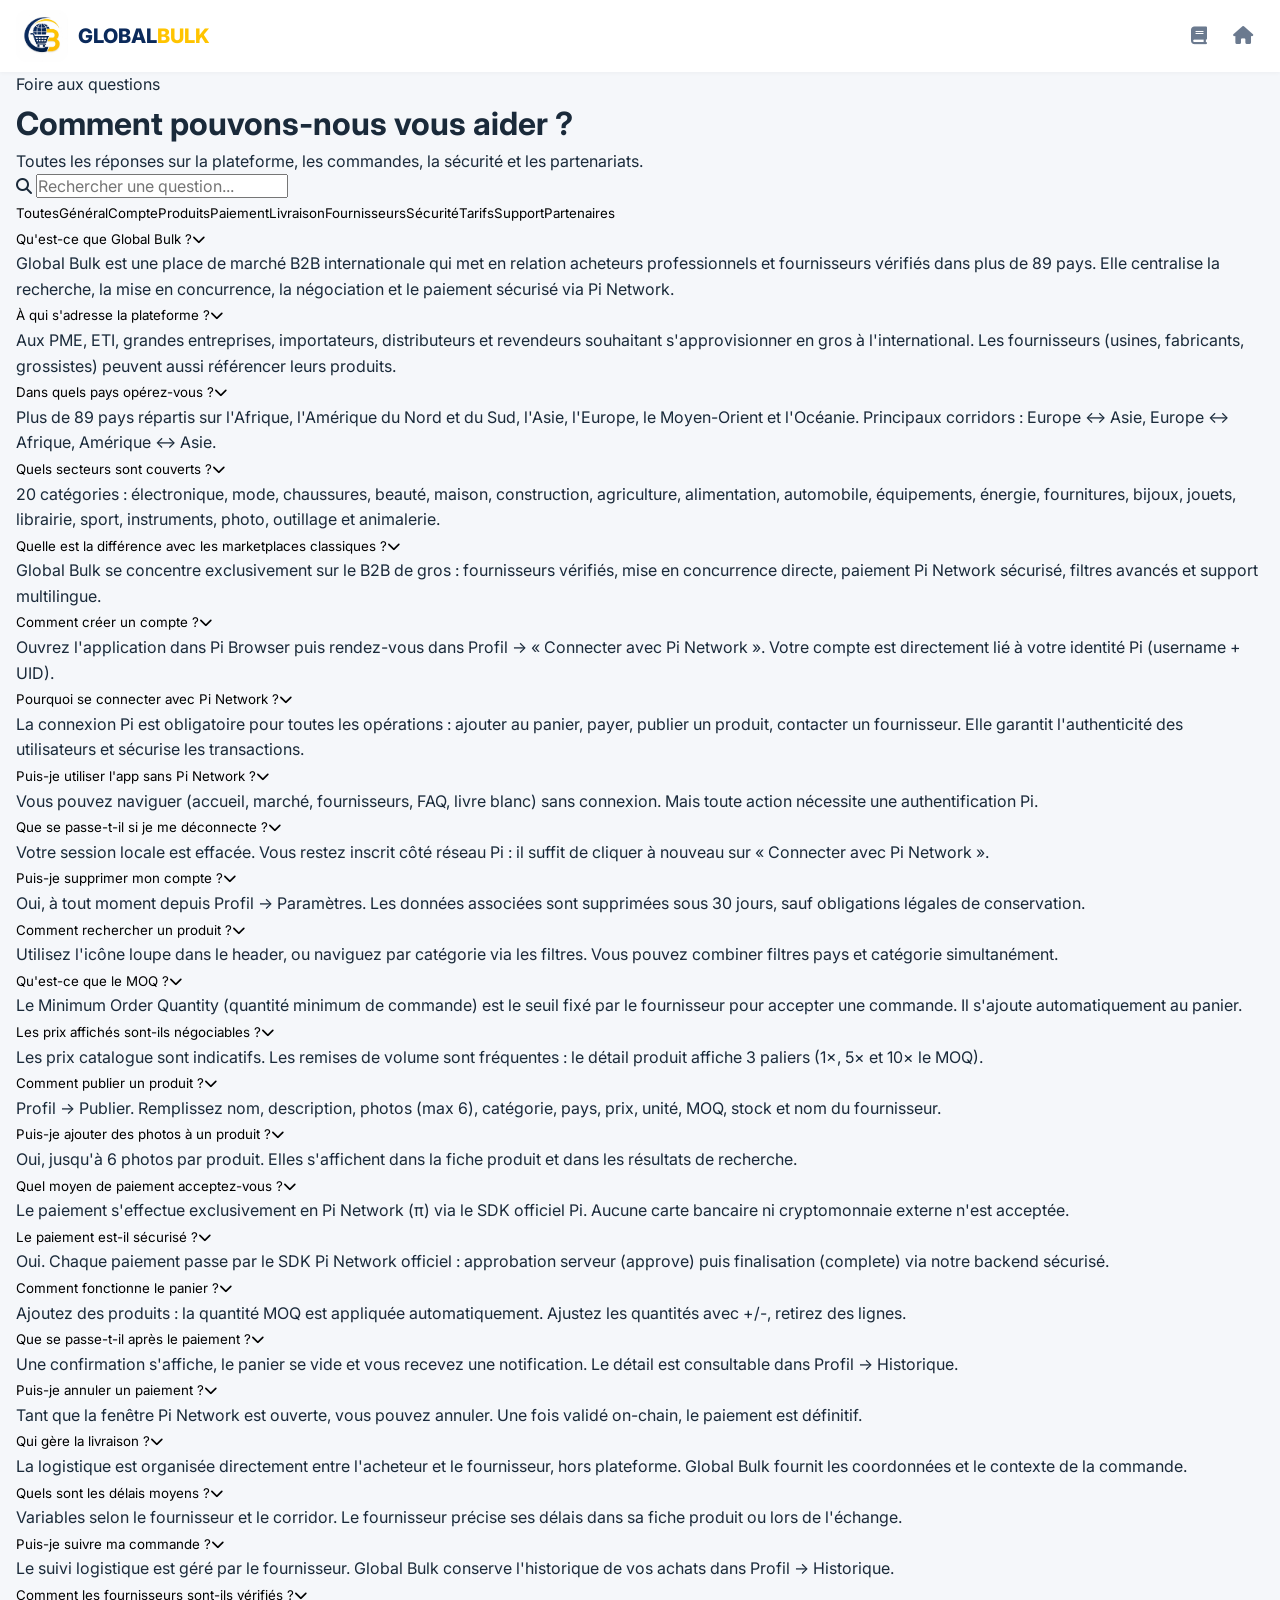
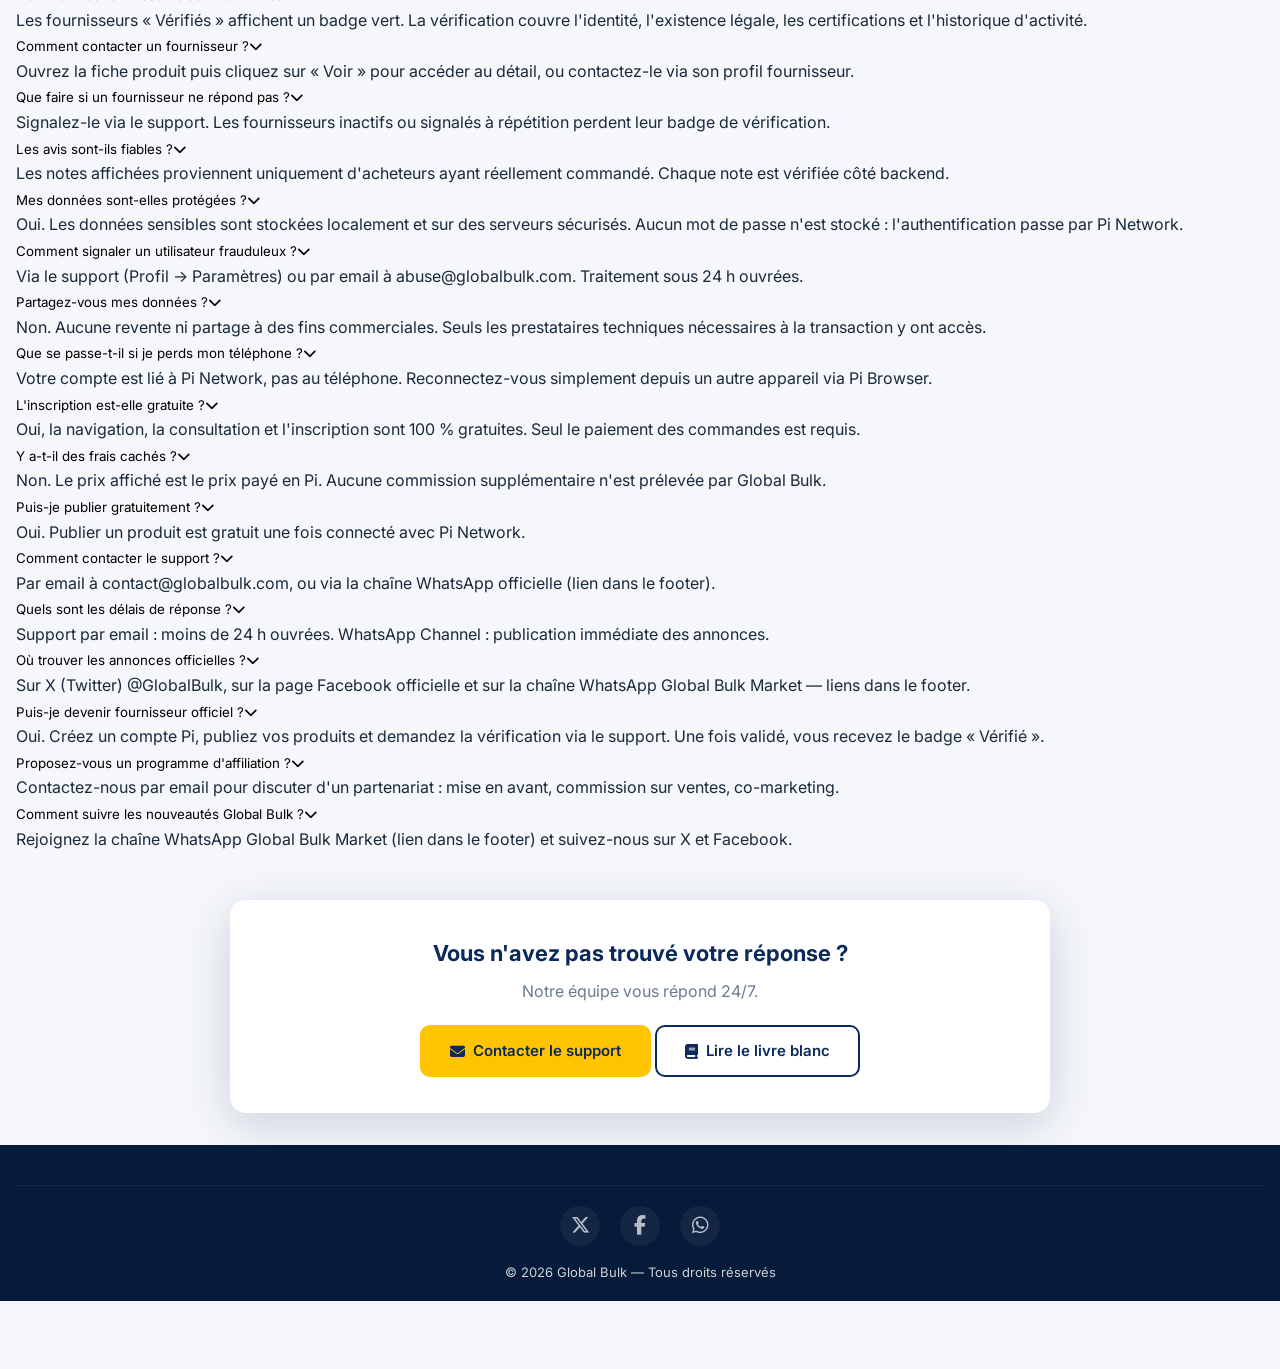
==== faq.html @ 9fb2c1f2 "Create faq.html" ====
<!DOCTYPE html>
<html lang="fr">
<head>
<meta charset="UTF-8" />
<meta name="viewport" content="width=device-width, initial-scale=1.0" />
<title>FAQ — Global Bulk</title>
<meta name="description" content="Foire aux questions Global Bulk : inscription, commandes, paiements Pi Network, sécurité, livraison, support et partenariats." />
<link rel="icon" href="logoglobalbulk.png" />
<link href="https://fonts.googleapis.com/css2?family=Inter:wght@300;400;500;600;700;800;900&display=swap" rel="stylesheet" />
<link rel="stylesheet" href="https://cdnjs.cloudflare.com/ajax/libs/font-awesome/6.5.0/css/all.min.css" />
<link rel="stylesheet" href="style.css" />
</head>
<body>
<header class="header">
    <div class="header-inner container">
        <a href="index.html" class="logo">
            <img src="logoglobalbulk.png" alt="Global Bulk" class="logo-img" />
            <span class="logo-text">GLOBAL<span>BULK</span></span>
        </a>
        <div class="header-actions">
            <a href="whitepaper.html" class="icon-btn" title="Livre blanc"><i class="fas fa-book"></i></a>
            <a href="index.html" class="icon-btn" title="Accueil"><i class="fas fa-home"></i></a>
        </div>
    </div>
</header>

<main class="container doc-main">
    <div class="faq-header">
        <span class="doc-badge">Foire aux questions</span>
        <h1>Comment pouvons-nous vous aider ?</h1>
        <p class="doc-subtitle">Toutes les réponses sur la plateforme, les commandes, la sécurité et les partenariats.</p>

        <div class="faq-toolbar">
            <div class="search-box">
                <i class="fas fa-magnifying-glass"></i>
                <input type="search" id="faqSearch" placeholder="Rechercher une question..." />
            </div>
        </div>
        <div class="faq-filters" id="faqFilters"></div>
    </div>

    <div class="faq-list" id="faqList"></div>

    <div class="faq-empty" id="faqEmpty" hidden style="text-align:center;padding:60px 20px;color:var(--text-muted);">
        <i class="fas fa-circle-question" style="font-size:48px;opacity:0.3;display:block;margin-bottom:12px;"></i>
        <p>Aucune question ne correspond à votre recherche.</p>
    </div>

    <section style="max-width:820px;margin:48px auto 0;text-align:center;background:#fff;border-radius:var(--radius);padding:36px 24px;box-shadow:var(--shadow-lg);">
        <h2 style="color:var(--primary);font-size:22px;margin-bottom:8px;">Vous n'avez pas trouvé votre réponse ?</h2>
        <p style="color:var(--text-muted);margin-bottom:20px;">Notre équipe vous répond 24/7.</p>
        <div class="cta-actions">
            <a href="mailto:contact@globalbulk.com" class="btn btn-primary"><i class="fas fa-envelope"></i> Contacter le support</a>
            <a href="whitepaper.html" class="btn btn-outline"><i class="fas fa-book"></i> Lire le livre blanc</a>
        </div>
    </section>
</main>

<footer class="footer">
    <div class="container">
        <div class="footer-bottom">
            <div class="social-links-footer">
                <a href="https://x.com/GlobalBulk" target="_blank" rel="noopener noreferrer" aria-label="X (Twitter)" class="social-x"><i class="fab fa-x-twitter"></i></a>
                <a href="https://www.facebook.com/share/19GwWG3QJi/" target="_blank" rel="noopener noreferrer" aria-label="Facebook" class="social-fb"><i class="fab fa-facebook-f"></i></a>
                <a href="https://whatsapp.com/channel/0029VbDvvwi9mrGWHAbw7x0x" target="_blank" rel="noopener noreferrer" aria-label="WhatsApp Channel" class="social-wa"><i class="fab fa-whatsapp"></i></a>
            </div>
            <span>&copy; 2026 Global Bulk — Tous droits réservés</span>
        </div>
    </div>
</footer>

<script>
(function() {
    'use strict';

    var FAQ_CATEGORIES = [
        { key: 'all',          label: 'Toutes' },
        { key: 'general',      label: 'Général' },
        { key: 'compte',       label: 'Compte' },
        { key: 'produits',     label: 'Produits' },
        { key: 'paiement',     label: 'Paiement' },
        { key: 'livraison',    label: 'Livraison' },
        { key: 'fournisseurs', label: 'Fournisseurs' },
        { key: 'securite',     label: 'Sécurité' },
        { key: 'tarifs',       label: 'Tarifs' },
        { key: 'support',      label: 'Support' },
        { key: 'partenaires',  label: 'Partenaires' }
    ];

    var FAQ_DATA = [
        { cat:'general', q:"Qu'est-ce que Global Bulk ?", a:"Global Bulk est une place de marché B2B internationale qui met en relation acheteurs professionnels et fournisseurs vérifiés dans plus de 89 pays. Elle centralise la recherche, la mise en concurrence, la négociation et le paiement sécurisé via Pi Network." },
        { cat:'general', q:"À qui s'adresse la plateforme ?", a:"Aux PME, ETI, grandes entreprises, importateurs, distributeurs et revendeurs souhaitant s'approvisionner en gros à l'international. Les fournisseurs (usines, fabricants, grossistes) peuvent aussi référencer leurs produits." },
        { cat:'general', q:"Dans quels pays opérez-vous ?", a:"Plus de 89 pays répartis sur l'Afrique, l'Amérique du Nord et du Sud, l'Asie, l'Europe, le Moyen-Orient et l'Océanie. Principaux corridors : Europe ↔ Asie, Europe ↔ Afrique, Amérique ↔ Asie." },
        { cat:'general', q:"Quels secteurs sont couverts ?", a:"20 catégories : électronique, mode, chaussures, beauté, maison, construction, agriculture, alimentation, automobile, équipements, énergie, fournitures, bijoux, jouets, librairie, sport, instruments, photo, outillage et animalerie." },
        { cat:'general', q:"Quelle est la différence avec les marketplaces classiques ?", a:"Global Bulk se concentre exclusivement sur le B2B de gros : fournisseurs vérifiés, mise en concurrence directe, paiement Pi Network sécurisé, filtres avancés et support multilingue." },

        { cat:'compte', q:"Comment créer un compte ?", a:"Ouvrez l'application dans Pi Browser puis rendez-vous dans Profil → « Connecter avec Pi Network ». Votre compte est directement lié à votre identité Pi (username + UID)." },
        { cat:'compte', q:"Pourquoi se connecter avec Pi Network ?", a:"La connexion Pi est obligatoire pour toutes les opérations : ajouter au panier, payer, publier un produit, contacter un fournisseur. Elle garantit l'authenticité des utilisateurs et sécurise les transactions." },
        { cat:'compte', q:"Puis-je utiliser l'app sans Pi Network ?", a:"Vous pouvez naviguer (accueil, marché, fournisseurs, FAQ, livre blanc) sans connexion. Mais toute action nécessite une authentification Pi." },
        { cat:'compte', q:"Que se passe-t-il si je me déconnecte ?", a:"Votre session locale est effacée. Vous restez inscrit côté réseau Pi : il suffit de cliquer à nouveau sur « Connecter avec Pi Network »." },
        { cat:'compte', q:"Puis-je supprimer mon compte ?", a:"Oui, à tout moment depuis Profil → Paramètres. Les données associées sont supprimées sous 30 jours, sauf obligations légales de conservation." },

        { cat:'produits', q:"Comment rechercher un produit ?", a:"Utilisez l'icône loupe dans le header, ou naviguez par catégorie via les filtres. Vous pouvez combiner filtres pays et catégorie simultanément." },
        { cat:'produits', q:"Qu'est-ce que le MOQ ?", a:"Le Minimum Order Quantity (quantité minimum de commande) est le seuil fixé par le fournisseur pour accepter une commande. Il s'ajoute automatiquement au panier." },
        { cat:'produits', q:"Les prix affichés sont-ils négociables ?", a:"Les prix catalogue sont indicatifs. Les remises de volume sont fréquentes : le détail produit affiche 3 paliers (1×, 5× et 10× le MOQ)." },
        { cat:'produits', q:"Comment publier un produit ?", a:"Profil → Publier. Remplissez nom, description, photos (max 6), catégorie, pays, prix, unité, MOQ, stock et nom du fournisseur." },
        { cat:'produits', q:"Puis-je ajouter des photos à un produit ?", a:"Oui, jusqu'à 6 photos par produit. Elles s'affichent dans la fiche produit et dans les résultats de recherche." },

        { cat:'paiement', q:"Quel moyen de paiement acceptez-vous ?", a:"Le paiement s'effectue exclusivement en Pi Network (π) via le SDK officiel Pi. Aucune carte bancaire ni cryptomonnaie externe n'est acceptée." },
        { cat:'paiement', q:"Le paiement est-il sécurisé ?", a:"Oui. Chaque paiement passe par le SDK Pi Network officiel : approbation serveur (approve) puis finalisation (complete) via notre backend sécurisé." },
        { cat:'paiement', q:"Comment fonctionne le panier ?", a:"Ajoutez des produits : la quantité MOQ est appliquée automatiquement. Ajustez les quantités avec +/-, retirez des lignes." },
        { cat:'paiement', q:"Que se passe-t-il après le paiement ?", a:"Une confirmation s'affiche, le panier se vide et vous recevez une notification. Le détail est consultable dans Profil → Historique." },
        { cat:'paiement', q:"Puis-je annuler un paiement ?", a:"Tant que la fenêtre Pi Network est ouverte, vous pouvez annuler. Une fois validé on-chain, le paiement est définitif." },

        { cat:'livraison', q:"Qui gère la livraison ?", a:"La logistique est organisée directement entre l'acheteur et le fournisseur, hors plateforme. Global Bulk fournit les coordonnées et le contexte de la commande." },
        { cat:'livraison', q:"Quels sont les délais moyens ?", a:"Variables selon le fournisseur et le corridor. Le fournisseur précise ses délais dans sa fiche produit ou lors de l'échange." },
        { cat:'livraison', q:"Puis-je suivre ma commande ?", a:"Le suivi logistique est géré par le fournisseur. Global Bulk conserve l'historique de vos achats dans Profil → Historique." },

        { cat:'fournisseurs', q:"Comment les fournisseurs sont-ils vérifiés ?", a:"Les fournisseurs « Vérifiés » affichent un badge vert. La vérification couvre l'identité, l'existence légale, les certifications et l'historique d'activité." },
        { cat:'fournisseurs', q:"Comment contacter un fournisseur ?", a:"Ouvrez la fiche produit puis cliquez sur « Voir » pour accéder au détail, ou contactez-le via son profil fournisseur." },
        { cat:'fournisseurs', q:"Que faire si un fournisseur ne répond pas ?", a:"Signalez-le via le support. Les fournisseurs inactifs ou signalés à répétition perdent leur badge de vérification." },
        { cat:'fournisseurs', q:"Les avis sont-ils fiables ?", a:"Les notes affichées proviennent uniquement d'acheteurs ayant réellement commandé. Chaque note est vérifiée côté backend." },

        { cat:'securite', q:"Mes données sont-elles protégées ?", a:"Oui. Les données sensibles sont stockées localement et sur des serveurs sécurisés. Aucun mot de passe n'est stocké : l'authentification passe par Pi Network." },
        { cat:'securite', q:"Comment signaler un utilisateur frauduleux ?", a:"Via le support (Profil → Paramètres) ou par email à abuse@globalbulk.com. Traitement sous 24 h ouvrées." },
        { cat:'securite', q:"Partagez-vous mes données ?", a:"Non. Aucune revente ni partage à des fins commerciales. Seuls les prestataires techniques nécessaires à la transaction y ont accès." },
        { cat:'securite', q:"Que se passe-t-il si je perds mon téléphone ?", a:"Votre compte est lié à Pi Network, pas au téléphone. Reconnectez-vous simplement depuis un autre appareil via Pi Browser." },

        { cat:'tarifs', q:"L'inscription est-elle gratuite ?", a:"Oui, la navigation, la consultation et l'inscription sont 100 % gratuites. Seul le paiement des commandes est requis." },
        { cat:'tarifs', q:"Y a-t-il des frais cachés ?", a:"Non. Le prix affiché est le prix payé en Pi. Aucune commission supplémentaire n'est prélevée par Global Bulk." },
        { cat:'tarifs', q:"Puis-je publier gratuitement ?", a:"Oui. Publier un produit est gratuit une fois connecté avec Pi Network." },

        { cat:'support', q:"Comment contacter le support ?", a:"Par email à contact@globalbulk.com, ou via la chaîne WhatsApp officielle (lien dans le footer)." },
        { cat:'support', q:"Quels sont les délais de réponse ?", a:"Support par email : moins de 24 h ouvrées. WhatsApp Channel : publication immédiate des annonces." },
        { cat:'support', q:"Où trouver les annonces officielles ?", a:"Sur X (Twitter) @GlobalBulk, sur la page Facebook officielle et sur la chaîne WhatsApp Global Bulk Market — liens dans le footer." },

        { cat:'partenaires', q:"Puis-je devenir fournisseur officiel ?", a:"Oui. Créez un compte Pi, publiez vos produits et demandez la vérification via le support. Une fois validé, vous recevez le badge « Vérifié »." },
        { cat:'partenaires', q:"Proposez-vous un programme d'affiliation ?", a:"Contactez-nous par email pour discuter d'un partenariat : mise en avant, commission sur ventes, co-marketing." },
        { cat:'partenaires', q:"Comment suivre les nouveautés Global Bulk ?", a:"Rejoignez la chaîne WhatsApp Global Bulk Market (lien dans le footer) et suivez-nous sur X et Facebook." }
    ];

    var currentCat = 'all';
    var currentQuery = '';

    function renderFilters() {
        var wrap = document.getElementById('faqFilters');
        if (!wrap) return;
        wrap.innerHTML = FAQ_CATEGORIES.map(function(c) {
            return '<button data-cat="' + c.key + '"' + (c.key === currentCat ? ' class="active"' : '') + '>' + c.label + '</button>';
        }).join('');
        wrap.querySelectorAll('button').forEach(function(b) {
            b.addEventListener('click', function() {
                currentCat = b.getAttribute('data-cat');
                renderFilters();
                filterFaq();
            });
        });
    }

    function renderFaq() {
        var list = document.getElementById('faqList');
        if (!list) return;

        var filtered = FAQ_DATA.filter(function(item) {
            var catOk = (currentCat === 'all' || item.cat === currentCat);
            var q = currentQuery;
            var queryOk = !q || item.q.toLowerCase().indexOf(q) !== -1 || item.a.toLowerCase().indexOf(q) !== -1;
            return catOk && queryOk;
        });

        list.innerHTML = filtered.map(function(item) {
            return '<div class="faq-item" data-cat="' + item.cat + '">' +
                '<button class="faq-q" type="button"><span>' + item.q + '</span><i class="fas fa-chevron-down"></i></button>' +
                '<div class="faq-a"><p>' + item.a + '</p></div>' +
                '</div>';
        }).join('');

        var empty = document.getElementById('faqEmpty');
        if (empty) empty.hidden = filtered.length > 0;

        list.querySelectorAll('.faq-q').forEach(function(btn) {
            btn.addEventListener('click', function() {
                btn.parentElement.classList.toggle('open');
            });
        });
    }

    function filterFaq() {
        renderFaq();
    }

    document.addEventListener('DOMContentLoaded', function() {
        renderFilters();
        renderFaq();
        var search = document.getElementById('faqSearch');
        if (search) {
            search.addEventListener('input', function(e) {
                currentQuery = e.target.value.trim().toLowerCase();
                filterFaq();
            });
        }
    });
})();
</script>
</body>
</html>
---- style.css ----
:root {
    --primary: #0B2A5B;
    --primary-dark: #061a3a;
    --secondary: #FFC400;
    --secondary-dark: #e6b000;
    --white: #ffffff;
    --gray-light: #F5F7FA;
    --text-dark: #1a2a3a;
    --text-muted: #6b7a8f;
    --success: #2e7d32;
    --danger: #e53935;
    --pi-purple: #7B3FE4;
    --pi-purple-dark: #5c2eb0;
    --shadow: 0 2px 16px rgba(11,42,91,0.08);
    --shadow-lg: 0 12px 48px rgba(11,42,91,0.18);
    --radius: 16px;
    --radius-sm: 10px;
    --transition: 0.3s cubic-bezier(0.4,0,0.2,1);
    --font: 'Inter', -apple-system, BlinkMacSystemFont, 'Segoe UI', Roboto, sans-serif;
    --header-height: 72px;
    --bottom-nav-height: 68px;
}

* { margin:0; padding:0; box-sizing:border-box; }
html { scroll-behavior:smooth; }
body {
    font-family: var(--font);
    background: #F5F7FA;
    color: var(--text-dark);
    line-height: 1.6;
    padding-top: var(--header-height);
    padding-bottom: var(--bottom-nav-height);
    -webkit-font-smoothing: antialiased;
}
a { text-decoration:none; color:inherit; }
button { cursor:pointer; font-family:inherit; border:none; background:none; }
input, select, textarea { font-family:inherit; font-size:inherit; outline:none; }
ul { list-style:none; }
::-webkit-scrollbar { width:4px; height:4px; }
::-webkit-scrollbar-thumb { background:var(--secondary); border-radius:10px; }
.container { max-width:1280px; margin:0 auto; padding:0 16px; }

.badge { display:inline-flex; align-items:center; gap:4px; padding:3px 14px; border-radius:50px; font-size:11px; font-weight:600; background:var(--gray-light); color:var(--text-muted); }
.badge-verified { background:#e8f5e9; color:#2e7d32; }

.btn { display:inline-flex; align-items:center; justify-content:center; gap:8px; padding:12px 28px; border-radius:var(--radius-sm); font-weight:600; font-size:15px; transition:var(--transition); border:2px solid transparent; min-height:48px; }
.btn-primary { background:var(--secondary); color:var(--primary); border-color:var(--secondary); }
.btn-primary:hover { background:var(--secondary-dark); transform:translateY(-2px); }
.btn-outline { background:transparent; color:var(--primary); border-color:var(--primary); }
.btn-outline:hover { background:var(--primary); color:var(--white); }
.btn-sm { padding:6px 14px; font-size:13px; min-height:34px; }
.btn-danger { color:#c62828; }
.btn-block { width:100%; justify-content:center; }

/* ===== LOADER ===== */
.global-loader-fullscreen { position: fixed; inset: 0; background: #ffffff; z-index: 99999; display: flex; align-items: center; justify-content: center; transition: opacity 0.6s ease; }
.global-loader-fullscreen.hidden { opacity: 0; pointer-events: none; }
.loader-content { width: 320px; max-width: 80%; text-align: center; }
.loader-track { width: 100%; height: 6px; background: #e9ecf0; border-radius: 10px; overflow: hidden; margin-bottom: 12px; }
.loader-bar { height: 100%; width: 0%; background: var(--secondary); border-radius: 10px; transition: width 0.2s ease; }
.loader-text { font-size: 15px; color: var(--text-muted); }

/* ===== MODALES ===== */
.auth-modal, .payment-modal { position: fixed; inset: 0; background: rgba(0,0,0,0.6); z-index: 10000; display: flex; align-items: center; justify-content: center; opacity: 0; pointer-events: none; transition: opacity 0.3s ease; padding: 20px; }
.auth-modal.open, .payment-modal.open { opacity: 1; pointer-events: auto; }
.auth-modal-content, .payment-modal-content { background: white; border-radius: var(--radius); padding: 32px 24px; max-width: 420px; width: 100%; text-align: center; box-shadow: var(--shadow-lg); transform: scale(0.9); transition: transform 0.3s ease; max-height: 90vh; overflow-y: auto; }
.auth-modal.open .auth-modal-content, .payment-modal.open .payment-modal-content { transform: scale(1); }

.auth-modal-icon, .payment-icon { width: 80px; height: 80px; border-radius: 50%; background: linear-gradient(135deg, var(--pi-purple), var(--pi-purple-dark)); color: white; display: flex; align-items: center; justify-content: center; margin: 0 auto 20px; font-size: 40px; box-shadow: 0 8px 24px rgba(123,63,228,0.3); }
.auth-modal h2, .payment-modal h2 { font-size: 22px; font-weight: 800; color: var(--text-dark); margin-bottom: 10px; }
.auth-modal p, .payment-modal-header p { font-size: 15px; color: var(--text-muted); margin-bottom: 24px; }

.auth-modal-btn, .payment-confirm-btn { width: 100%; padding: 14px; background: var(--pi-purple); color: white; border-radius: var(--radius-sm); font-weight: 700; font-size: 16px; display: flex; align-items: center; justify-content: center; gap: 10px; transition: var(--transition); border: none; margin-bottom: 12px; }
.auth-modal-btn:hover, .payment-confirm-btn:hover { background: var(--pi-purple-dark); transform: translateY(-2px); }
.auth-modal-cancel, .payment-cancel-btn { width: 100%; padding: 10px; background: transparent; color: var(--text-muted); font-weight: 600; font-size: 14px; }

/* ===== PAIEMENT ===== */
.payment-modal-header { margin-bottom: 20px; }
.payment-summary { background: var(--gray-light); border-radius: var(--radius-sm); padding: 16px; margin-bottom: 16px; text-align: left; max-height: 200px; overflow-y: auto; }
.payment-summary-item { display: flex; justify-content: space-between; align-items: center; padding: 8px 0; font-size: 14px; border-bottom: 1px solid #e5e7eb; }
.payment-summary-item:last-child { border-bottom: none; }
.payment-summary-item .name { font-weight: 500; color: var(--text-dark); flex: 1; }
.payment-summary-item .qty { color: var(--text-muted); font-size: 12px; margin: 0 8px; }
.payment-summary-item .price { font-weight: 700; color: var(--primary); }
.payment-total { display: flex; justify-content: space-between; align-items: center; padding: 16px; background: linear-gradient(135deg, var(--pi-purple), var(--pi-purple-dark)); border-radius: var(--radius-sm); color: white; margin-bottom: 20px; }
.payment-total span:first-child { font-size: 14px; opacity: 0.9; }
.payment-amount { font-size: 24px; font-weight: 800; }

/* ===== HEADER ===== */
.header { position:fixed; top:0; left:0; right:0; z-index:1000; background:var(--white); height:var(--header-height); box-shadow:0 1px 4px rgba(0,0,0,0.04); }
.header-inner { display:flex; align-items:center; justify-content:space-between; height:100%; max-width:1280px; margin:0 auto; padding:0 16px; }
.logo { display:flex; align-items:center; gap:10px; font-weight:800; font-size:20px; color:var(--primary); }
.logo .logo-text span { color:var(--secondary); }
.logo .logo-text { display:flex; line-height:1.1; }

/* ✅ LOGO AGRANDI */
.logo-img {
    width: 52px;
    height: 52px;
    object-fit: contain;
    border-radius: 12px;
    flex-shrink: 0;
}

.header-actions { display:flex; align-items:center; gap:2px; }
.icon-btn { width:42px; height:42px; border-radius:50%; display:flex; align-items:center; justify-content:center; color:var(--text-muted); font-size:18px; transition:var(--transition); position:relative; }
.icon-btn:hover { background:var(--gray-light); color:var(--primary); }
.badge-count { position:absolute; top:2px; right:2px; background:#e53935; color:white; font-size:9px; font-weight:700; width:18px; height:18px; border-radius:50%; display:flex; align-items:center; justify-content:center; }

.pi-user-badge { display: none !important; }

.search-dropdown { position:absolute; top:100%; left:0; right:0; background:var(--white); padding:14px 0; box-shadow:0 8px 30px rgba(0,0,0,0.08); transform:translateY(-10px); opacity:0; pointer-events:none; transition:var(--transition); }
.search-dropdown.open { transform:translateY(0); opacity:1; pointer-events:auto; }
.search-bar { display:flex; align-items:center; background:var(--gray-light); border-radius:var(--radius-sm); padding:4px 4px 4px 18px; }
.search-bar input { flex:1; border:none; padding:12px 14px; font-size:15px; background:transparent; }
.search-bar button { padding:10px 24px; border-radius:var(--radius-sm); background:var(--secondary); color:var(--primary); font-weight:700; font-size:14px; }

/* ===== BOTTOM NAV ===== */
.bottom-nav { position:fixed; bottom:0; left:0; right:0; z-index:1000; background:var(--white); border-top:1px solid rgba(0,0,0,0.04); display:flex; justify-content:space-around; padding:6px 0 env(safe-area-inset-bottom,6px); height:var(--bottom-nav-height); }
.bottom-nav .nav-item { display:flex; flex-direction:column; align-items:center; gap:1px; color:var(--text-muted); font-size:10px; font-weight:500; padding:4px 8px; }
.bottom-nav .nav-item i { font-size:20px; }
.bottom-nav .nav-item.active { color:var(--primary); }
.bottom-nav .nav-item.active i { color:var(--secondary); }

/* ===== SLIDER ===== */
.slider-section { width: 100%; }
.slider-container { position: relative; width: 100%; overflow: hidden; border-radius: 0 0 24px 24px; max-height: 420px; background: var(--primary); }
.slider-track { display: flex; transition: transform 0.7s cubic-bezier(0.4, 0, 0.2, 1); min-height: 320px; }
.slider-slide { flex: 0 0 100%; min-height: 320px; background-size: cover; background-position: center; position: relative; display: flex; align-items: center; justify-content: center; }
.slider-slide .slide-overlay { position: absolute; inset: 0; background: linear-gradient(135deg, rgba(11,42,91,0.75) 0%, rgba(26,74,138,0.3) 100%); }
.slider-slide .slide-content { position: relative; z-index: 2; color: white; text-align: center; padding: 0 20px; max-width: 600px; }
.slider-slide .slide-content h2 { font-size: clamp(26px, 4.5vw, 44px); font-weight: 900; margin-bottom: 8px; }
.slider-slide .slide-content p { font-size: clamp(15px, 1.3vw, 18px); opacity: 0.9; margin-bottom: 16px; }
.slider-slide .slide-content .btn { background: var(--secondary); color: var(--primary); border: none; padding: 12px 36px; border-radius: 50px; }
.slider-arrow { position: absolute; top: 50%; transform: translateY(-50%); background: rgba(255,255,255,0.15); color: white; width: 40px; height: 40px; border-radius: 50%; font-size: 16px; z-index: 10; display: flex; align-items: center; justify-content: center; }
.slider-arrow.prev { left: 12px; }
.slider-arrow.next { right: 12px; }
.slider-dots { position: absolute; bottom: 16px; left: 50%; transform: translateX(-50%); display: flex; gap: 8px; z-index: 10; }
.slider-dots .dot { width: 10px; height: 10px; border-radius: 50%; background: rgba(255,255,255,0.3); }
.slider-dots .dot.active { background: var(--secondary); transform: scale(1.2); }

/* ===== FILTRES ===== */
.filter-bar { background: var(--white); padding: 12px 16px; border-radius: var(--radius); box-shadow: var(--shadow); margin: 20px 0 8px 0; }
.filter-country { display: flex; align-items: center; gap: 8px; margin-bottom: 10px; flex-wrap: wrap; }
.filter-country label { font-weight: 600; font-size: 14px; display: flex; align-items: center; gap: 6px; }
.filter-country select { padding: 8px 36px 8px 14px; border-radius: var(--radius-sm); border: 1px solid #dce0e6; appearance: none; -webkit-appearance: none; background: var(--white) url('data:image/svg+xml;utf8,<svg xmlns="http://www.w3.org/2000/svg" width="12" height="12" viewBox="0 0 12 12"><path fill="%236b7a8f" d="M6 9L1 3h10z"/></svg>') no-repeat right 12px center; background-size: 12px; font-size: 14px; cursor: pointer; min-width: 140px; }
.filter-categories-scroll { overflow-x: auto; padding-bottom: 4px; }
.filter-categories-scroll::-webkit-scrollbar { height: 3px; }
.filter-categories-scroll::-webkit-scrollbar-thumb { background: var(--secondary); border-radius: 10px; }
.filter-categories { display: flex; gap: 6px; width: max-content; }
.filter-cat { padding: 6px 16px; border-radius: 50px; font-size: 13px; font-weight: 600; background: var(--gray-light); color: var(--text-muted); border: 2px solid transparent; white-space: nowrap; }
.filter-cat.active { background: var(--secondary); color: var(--primary); border-color: var(--secondary); }

/* ===== SECTIONS ===== */
.section { padding: 24px 0; }
.section-header { display:flex; justify-content:space-between; align-items:center; margin-bottom:16px; }
.section-header h2 { font-size:20px; font-weight:700; color:var(--primary); }
.section-header a { font-weight:600; font-size:13px; color:var(--primary); display:flex; align-items:center; gap:4px; }

.page-secondary { background: #F5F7FA; min-height: calc(100vh - var(--header-height) - var(--bottom-nav-height)); }
.page-header { display: flex; align-items: center; gap: 12px; padding: 16px; border-bottom: 1px solid #e9ecf0; background: #F5F7FA; }
.page-header .btn-back { display: flex; align-items: center; gap: 6px; font-weight: 600; font-size: 14px; color: var(--primary); padding: 8px 14px; border-radius: var(--radius-sm); background: var(--white); box-shadow: var(--shadow); }
.page-header .page-title { font-size: 18px; font-weight: 700; flex: 1; }

/* ===== MARKETPLACE ===== */
.marketplace-header { display:flex; justify-content:space-between; align-items:center; margin-bottom:16px; }
.marketplace-header h2 { font-size:20px; font-weight:700; color:var(--primary); }
.product-count { font-size:13px; color:var(--text-muted); background:var(--gray-light); padding:4px 14px; border-radius:50px; }

.product-grid { display: grid; grid-template-columns: repeat(auto-fill, minmax(260px, 1fr)); gap: 20px; }
.card-product { background: var(--white); border-radius: var(--radius); overflow: hidden; box-shadow: var(--shadow); transition: var(--transition); cursor: pointer; }
.card-product:hover { box-shadow: 0 8px 32px rgba(11,42,91,0.15); transform: translateY(-4px); }
.card-product .image { height: 220px; overflow: hidden; position: relative; }
.card-product .image img { width: 100%; height: 100%; object-fit: cover; }
.card-product .image .verified-badge { position: absolute; top: 10px; right: 10px; background: #e8f5e9; color: #2e7d32; padding: 3px 10px; border-radius: 50px; font-size: 10px; font-weight: 600; }
.card-product .body { padding: 14px 16px 16px; }
.card-product .body .title { font-weight: 600; font-size: 15px; margin-bottom: 2px; }
.card-product .body .price { font-size: 18px; font-weight: 700; color: var(--primary); }
.card-product .body .price small { font-weight: 400; font-size: 13px; color: var(--text-muted); }
.card-product .body .meta { display: flex; flex-wrap: wrap; gap: 4px 12px; font-size: 12px; color: var(--text-muted); margin: 6px 0 10px; }
.card-product .body .actions { display: flex; gap: 8px; margin-top: 8px; }
.card-product .body .actions .btn { flex: 1; padding: 6px 10px; font-size: 12px; min-height: 32px; }

.supplier-grid { display:grid; grid-template-columns:1fr 1fr; gap:14px; }
.card-supplier { display:flex; align-items:center; gap:14px; background:var(--white); padding:14px 18px; border-radius:var(--radius); box-shadow:var(--shadow); }
.card-supplier .avatar { width:44px; height:44px; border-radius:50%; background:var(--gray-light); display:flex; align-items:center; justify-content:center; font-size:20px; color:var(--primary); }
.card-supplier .info .name { font-weight:600; font-size:14px; }
.card-supplier .info .detail { font-size:12px; color:var(--text-muted); display:flex; flex-wrap:wrap; gap:4px 10px; }

.stats-section { padding:28px 0 36px; border-top:1px solid #e9ecf0; margin-top:8px; }
.stats-grid { display:grid; grid-template-columns:repeat(4,1fr); gap:12px; max-width:800px; margin:0 auto; }
.stats-grid .stat-item { background:var(--white); padding:16px 12px; border-radius:var(--radius); box-shadow:var(--shadow); text-align:center; }
.stats-grid .stat-item .number { display:block; font-size:26px; font-weight:800; color:var(--primary); }
.stats-grid .stat-item .label { font-size:12px; color:var(--text-muted); }

.product-detail-card { padding:24px; margin: 0 16px 16px; }
.product-detail-grid { display:grid; grid-template-columns:1fr 1fr; gap:24px; }
.product-detail-grid .gallery { background: var(--gray-light); border-radius: var(--radius); overflow: hidden; }
.product-detail-grid .main-image { height: 350px; display: flex; align-items: center; justify-content: center; }
.product-detail-grid .main-image img { width: 100%; height: 100%; object-fit: cover; }
.product-detail-grid .info h1 { font-size:22px; font-weight:700; margin-bottom:6px; }
.product-detail-grid .info .price-box { background:var(--gray-light); padding:12px 16px; border-radius:var(--radius-sm); margin-bottom:14px; display:flex; justify-content:space-between; flex-wrap:wrap; gap:6px; }
.volume-pricing { display:grid; grid-template-columns:1fr 1fr 1fr; gap:8px; margin:10px 0 16px; }
.volume-pricing .tier { background:var(--gray-light); padding:8px; border-radius:var(--radius-sm); text-align:center; }
.volume-pricing .tier .price { font-size:16px; font-weight:700; color:var(--primary); }

/* ===== FORMULAIRE PUBLICATION ===== */
.publish-card-social { max-width: 100%; background: var(--white); border-radius: var(--radius); box-shadow: var(--shadow-lg); padding: 20px; margin: 20px 16px; }
.publish-header { display: flex; align-items: center; gap: 12px; padding-bottom: 14px; border-bottom: 1px solid #f0f2f5; margin-bottom: 16px; }
.publish-avatar { width: 44px; height: 44px; border-radius: 50%; background: var(--pi-purple); color: var(--white); display: flex; align-items: center; justify-content: center; font-weight: 800; font-size: 18px; }
.publish-name { font-weight: 700; font-size: 16px; }
.publish-handle { font-size: 13px; color: var(--text-muted); }
.publish-form-social { display: flex; flex-direction: column; gap: 0; }

.form-section {
    background: #FAFBFC;
    border: 1px solid #e9ecf0;
    border-radius: 12px;
    padding: 16px;
    margin-bottom: 14px;
}
.form-section-title {
    font-size: 14px;
    font-weight: 700;
    color: var(--primary);
    margin-bottom: 14px;
    padding-bottom: 10px;
    border-bottom: 1px solid #e9ecf0;
    display: flex;
    align-items: center;
    gap: 8px;
}
.form-section-title i { color: var(--secondary); font-size: 15px; }
.form-group { margin-bottom: 12px; }
.form-group:last-child { margin-bottom: 0; }
.form-group label {
    display: block;
    font-size: 13px;
    font-weight: 600;
    color: var(--text-dark);
    margin-bottom: 6px;
}
.form-group label .req { color: #e53935; margin-left: 2px; }
.form-group input,
.form-group select,
.form-group textarea {
    width: 100%;
    padding: 12px 14px;
    border: 1.5px solid #dce0e6;
    border-radius: 10px;
    font-size: 14px;
    background: #fff;
    transition: var(--transition);
    font-family: inherit;
}
.form-group input:focus,
.form-group select:focus,
.form-group textarea:focus {
    border-color: var(--primary);
    box-shadow: 0 0 0 3px rgba(11,42,91,0.08);
}
.form-group textarea { resize: vertical; min-height: 90px; line-height: 1.5; }
.form-row-2 { display: grid; grid-template-columns: 1fr 1fr; gap: 10px; }

.publish-images-upload { border: 2px dashed #dce0e6; border-radius: var(--radius-sm); padding: 16px; text-align: center; background: #fff; }
.publish-images-upload .upload-label { display: inline-block; padding: 10px 24px; background: var(--primary); color: var(--white); border-radius: var(--radius-sm); font-weight: 600; font-size: 14px; cursor: pointer; transition: var(--transition); }
.publish-images-upload .upload-label:hover { background: var(--primary-dark); transform: translateY(-1px); }
.publish-images-upload input[type="file"] { display: none; }
.publish-images-upload .upload-preview { display: flex; flex-wrap: wrap; gap: 8px; margin-top: 12px; justify-content: center; }
.publish-images-upload .preview-thumb { width: 80px; height: 80px; border-radius: var(--radius-sm); overflow: hidden; position: relative; }
.publish-images-upload .preview-thumb img { width: 100%; height: 100%; object-fit: cover; }
.publish-images-upload .preview-thumb .remove-btn { position: absolute; top: -6px; right: -6px; width: 20px; height: 20px; border-radius: 50%; background: #e53935; color: white; font-size: 12px; display: flex; align-items: center; justify-content: center; }

.publish-submit { padding: 16px; font-size: 16px; margin-top: 8px; border-radius: 12px; }

#pCountry option,
#filterCountry option { padding: 8px; font-size: 15px; }

/* ===== PANIER ===== */
.cart-overlay { position:fixed; inset:0; background:rgba(0,0,0,0.4); z-index:2000; opacity:0; pointer-events:none; transition:var(--transition); }
.cart-overlay.open { opacity:1; pointer-events:auto; }
.cart-panel { position:absolute; top:0; right:0; width:380px; max-width:90%; height:100%; background:var(--white); padding:20px; transform:translateX(100%); transition:transform 0.4s ease; display:flex; flex-direction:column; }
.cart-overlay.open .cart-panel { transform:translateX(0); }
.cart-header { display:flex; justify-content:space-between; align-items:center; padding-bottom:12px; border-bottom:1px solid #e9ecf0; }
.cart-header h3 { font-size:18px; font-weight:700; color:var(--primary); }
.cart-close { font-size:22px; color:var(--text-muted); }
.cart-body { flex:1; overflow-y:auto; padding:12px 0; }
.cart-empty { display:flex; flex-direction:column; align-items:center; justify-content:center; height:100%; color:var(--text-muted); }
.cart-empty i { font-size:40px; margin-bottom:10px; opacity:0.3; }
.cart-item { display:flex; gap:12px; padding:10px 0; border-bottom:1px solid #f0f2f5; }
.cart-item .item-image { width:50px; height:50px; border-radius:var(--radius-sm); overflow:hidden; flex-shrink:0; }
.cart-item .item-image img { width:100%; height:100%; object-fit:cover; }
.cart-item .item-info { flex:1; }
.cart-item .item-info .name { font-weight:600; font-size:14px; }
.cart-item .item-info .price { font-weight:700; color:var(--primary); }
.cart-item .item-qty { display:flex; align-items:center; gap:6px; margin-top:2px; }
.cart-item .item-qty button { width:26px; height:26px; border-radius:50%; background:var(--gray-light); }
.cart-footer { padding-top:12px; border-top:1px solid #e9ecf0; }
.cart-total { display:flex; justify-content:space-between; font-size:17px; font-weight:700; margin-bottom:10px; }
.cart-total span:last-child { color:var(--primary); }
.btn-pi-pay { width: 100%; padding: 14px; background: var(--pi-purple); color: var(--white); border-radius: var(--radius-sm); border: none; font-weight: 700; font-size: 16px; display: flex; align-items: center; justify-content: center; gap: 8px; transition: var(--transition); }
.btn-pi-pay:hover { background: var(--pi-purple-dark); }

/* ===== PROFIL ===== */
.profile-wrapper { padding: 16px; max-width: 640px; margin: 0 auto; }

/* ✅ CARTE PI COMPACTE */
.pi-account-card {
    background: var(--white);
    border-radius: var(--radius);
    box-shadow: var(--shadow);
    padding: 16px 18px;
    text-align: center;
    margin-bottom: 14px;
}
.pi-avatar {
    width: 60px;
    height: 60px;
    border-radius: 50%;
    background: linear-gradient(135deg, var(--pi-purple), var(--pi-purple-dark));
    color: white;
    display: flex;
    align-items: center;
    justify-content: center;
    margin: 0 auto 10px;
    font-size: 28px;
    box-shadow: 0 6px 18px rgba(123,63,228,0.25);
    transition: var(--transition);
}
.pi-account-card.connected .pi-avatar {
    background: var(--primary);
    border: 2.5px solid var(--secondary);
    color: var(--secondary);
    font-size: 20px;
    font-weight: 800;
}
.pi-account-username {
    font-size: 17px;
    font-weight: 800;
    color: var(--text-dark);
    margin-bottom: 2px;
    line-height: 1.2;
}
.pi-account-subtitle {
    font-size: 12.5px;
    color: var(--text-muted);
    margin-bottom: 12px;
    line-height: 1.3;
}
.pi-action-btn {
    width: 100%;
    padding: 10px 18px;
    background: var(--pi-purple);
    color: white;
    border-radius: var(--radius-sm);
    border: none;
    font-weight: 700;
    font-size: 14px;
    display: flex;
    align-items: center;
    justify-content: center;
    gap: 8px;
    transition: var(--transition);
    min-height: 42px;
}
.pi-action-btn:hover:not(:disabled) { background: var(--pi-purple-dark); transform: translateY(-1px); }
.pi-action-btn i { font-size: 16px; }
.pi-action-btn.disconnect { background: transparent; border: 2px solid var(--danger); color: var(--danger); padding: 8px 18px; }
.pi-action-btn.disconnect:hover { background: var(--danger); color: white; }
.pi-action-btn:disabled { background: #b0b5c0; cursor: not-allowed; }
.pi-account-hint {
    margin-top: 10px;
    font-size: 12px;
    color: var(--text-muted);
    line-height: 1.4;
}

.profile-menu { background: var(--white); border-radius: var(--radius); box-shadow: var(--shadow); overflow: hidden; }
.menu-item { display: flex; align-items: center; gap: 14px; padding: 16px 18px; width: 100%; background: transparent; border-bottom: 1px solid #f0f2f5; font-size: 15px; font-weight: 500; color: var(--text-dark); text-align: left; transition: var(--transition); }
.menu-item:last-child { border-bottom: none; }
.menu-item:hover { background: var(--gray-light); }
.menu-icon { width: 40px; height: 40px; border-radius: 10px; background: var(--gray-light); display: flex; align-items: center; justify-content: center; color: var(--primary); font-size: 18px; flex-shrink: 0; }
.menu-label { flex: 1; }
.menu-arrow { color: var(--text-muted); font-size: 14px; }

/* ===== TIROIR LATÉRAL ===== */
.side-drawer-overlay { position: fixed; inset: 0; background: rgba(0,0,0,0.5); z-index: 3000; opacity: 0; pointer-events: none; transition: opacity 0.3s ease; }
.side-drawer-overlay.open { opacity: 1; pointer-events: auto; }
.side-drawer { position: fixed; top: 0; right: 0; width: 100%; max-width: 480px; height: 100%; background: var(--white); z-index: 3001; transform: translateX(100%); transition: transform 0.35s cubic-bezier(0.4, 0, 0.2, 1); display: flex; flex-direction: column; box-shadow: -8px 0 40px rgba(0,0,0,0.15); }
.side-drawer.open { transform: translateX(0); }
.side-drawer-header { display: flex; align-items: center; gap: 12px; padding: 16px 20px; border-bottom: 1px solid #e9ecf0; background: var(--white); flex-shrink: 0; }
.side-drawer-back, .side-drawer-close { width: 40px; height: 40px; border-radius: 50%; display: flex; align-items: center; justify-content: center; color: var(--text-dark); font-size: 16px; background: var(--gray-light); transition: var(--transition); flex-shrink: 0; }
.side-drawer-back:hover, .side-drawer-close:hover { background: var(--primary); color: white; }
.side-drawer-title { flex: 1; font-size: 17px; font-weight: 700; color: var(--text-dark); margin: 0; }
.side-drawer-content { flex: 1; overflow-y: auto; padding: 20px; }
.side-drawer-content h3 { font-size: 20px; font-weight: 700; color: var(--primary); margin-bottom: 16px; display: flex; align-items: center; gap: 10px; }
.side-drawer-content .info-item { display: flex; align-items: center; gap: 14px; padding: 14px 0; border-bottom: 1px solid #f5f7fa; font-size: 15px; }
.side-drawer-content .info-item:last-child { border-bottom: none; }
.side-drawer-content .info-item i { width: 32px; height: 32px; border-radius: 8px; background: var(--gray-light); display: flex; align-items: center; justify-content: center; font-size: 15px; color: var(--primary); flex-shrink: 0; }
.side-drawer-content .info-item .label { color: var(--text-muted); min-width: 90px; font-weight: 500; }
.side-drawer-content .info-item .value { font-weight: 600; color: var(--text-dark); margin-left: auto; text-align: right; }
.side-drawer-content .empty-state { text-align: center; padding: 40px 20px; color: var(--text-muted); }
.side-drawer-content .empty-state i { font-size: 48px; opacity: 0.3; margin-bottom: 16px; display: block; }

@media (max-width: 480px) { .side-drawer { max-width: 100%; } }

/* ===== FOOTER ===== */
.footer { background:var(--primary-dark); color:rgba(255,255,255,0.8); padding:40px 0 18px; margin-top:32px; }
.footer-grid { display:grid; grid-template-columns:2fr 1fr 1fr 1.5fr; gap:24px; margin-bottom:24px; }
.footer-col .logo { color:var(--white); margin-bottom:10px; }
.footer-col .logo .logo-text span { color:var(--secondary); }
.footer-desc { font-size:13px; line-height:1.7; max-width:280px; }
.footer-col h4 { color:var(--white); font-size:15px; font-weight:700; margin-bottom:12px; }
.footer-col ul li { margin-bottom:6px; }
.footer-col ul li a { font-size:13px; }
.footer-contact li { display:flex; align-items:flex-start; gap:8px; font-size:13px; margin-bottom:8px; }
.footer-contact li i { color:var(--secondary); width:16px; }
.footer-bottom { border-top:1px solid rgba(255,255,255,0.06); padding-top:20px; display:flex; flex-direction:column; align-items:center; gap:16px; text-align:center; font-size:13px; }
.social-links-footer { display:flex; gap:20px; flex-wrap:wrap; justify-content:center; }
.social-links-footer a { color:rgba(255,255,255,0.7); font-size:1.2rem; transition:var(--transition); width:40px; height:40px; display:flex; align-items:center; justify-content:center; border-radius:50%; background:rgba(255,255,255,0.05); }
.social-links-footer a:hover { color:var(--secondary); background:rgba(255,196,0,0.15); transform:translateY(-3px); }

/* ===== TOAST ===== */
.toast-container { position:fixed; bottom:80px; right:16px; z-index:9999; display:flex; flex-direction:column; gap:6px; max-width:320px; width:100%; }
.toast { padding:12px 16px; border-radius:var(--radius-sm); background:var(--primary); color:var(--white); box-shadow:var(--shadow-lg); animation:slideUp 0.35s ease; font-size:13px; display:flex; align-items:center; gap:8px; }
.toast.success { background:#2e7d32; }
.toast.error { background:#c62828; }
.toast.info { background:var(--primary); }
@keyframes slideUp { from { opacity:0; transform:translateY(20px); } to { opacity:1; transform:translateY(0); } }

.top-publish-link, .btn-publish-floating { display: none !important; }

/* ===== RESPONSIVE ===== */
@media (max-width:767px) {
    .product-grid { grid-template-columns: 1fr; gap: 16px; }
    .card-product .image { height: 260px; }
    .product-detail-grid { grid-template-columns: 1fr; }
    .product-detail-grid .main-image { height: 300px; }
    .volume-pricing { grid-template-columns: 1fr; }
    .cart-panel { width: 100%; max-width: 100%; }
    .supplier-grid { grid-template-columns: 1fr; }
    .stats-grid { grid-template-columns: 1fr 1fr; }
    .footer-grid { grid-template-columns: 1fr; }
}
@media (max-width:480px) {
    .header { height: 64px; }
    body { padding-top: 64px; }
    .icon-btn { width: 36px; height: 36px; font-size: 15px; }
    .logo .logo-text { font-size: 17px; }
    .logo-img { width: 42px; height: 42px; }
    .pi-avatar { width: 56px; height: 56px; font-size: 26px; }
    .pi-account-username { font-size: 16px; }
    .menu-icon { width: 36px; height: 36px; font-size: 16px; }
    .social-links-footer a { width: 36px; height: 36px; font-size: 1rem; }
    .form-row-2 { grid-template-columns: 1fr; }
    .form-section { padding: 14px; }
}
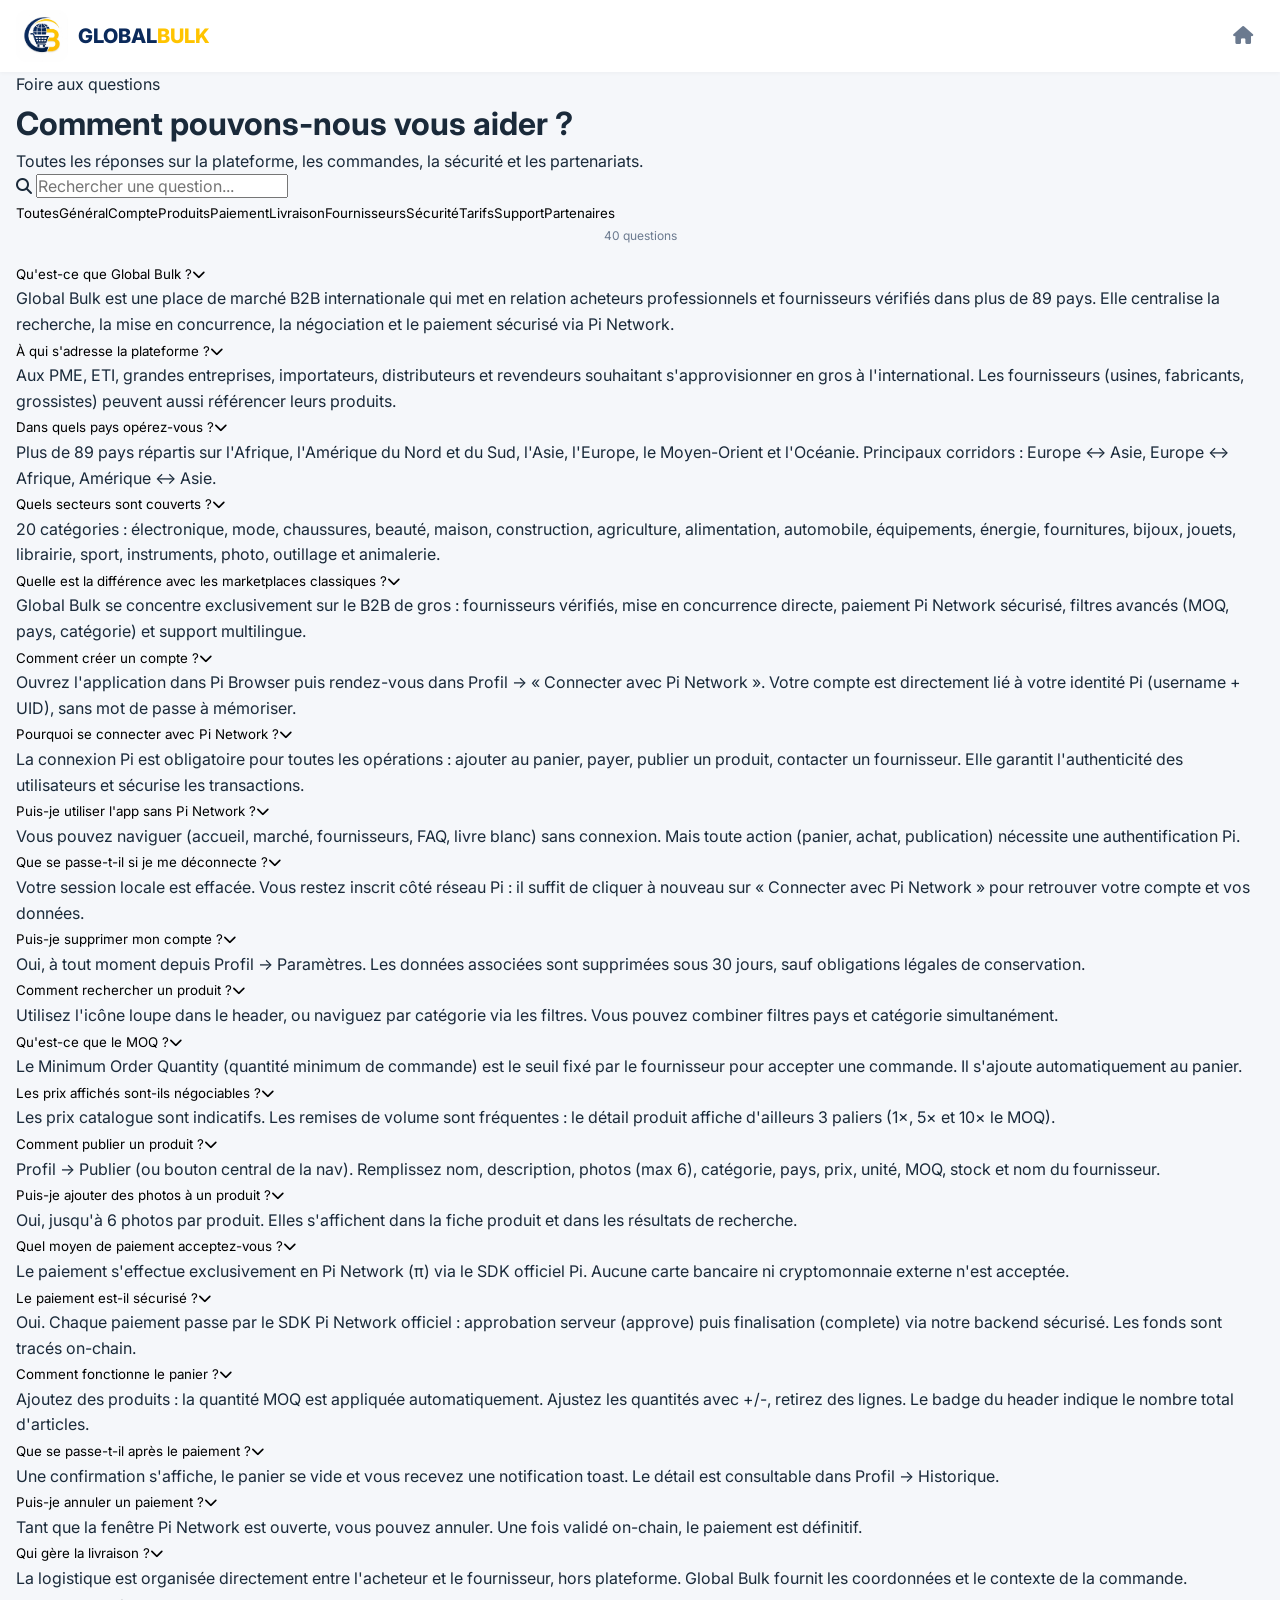
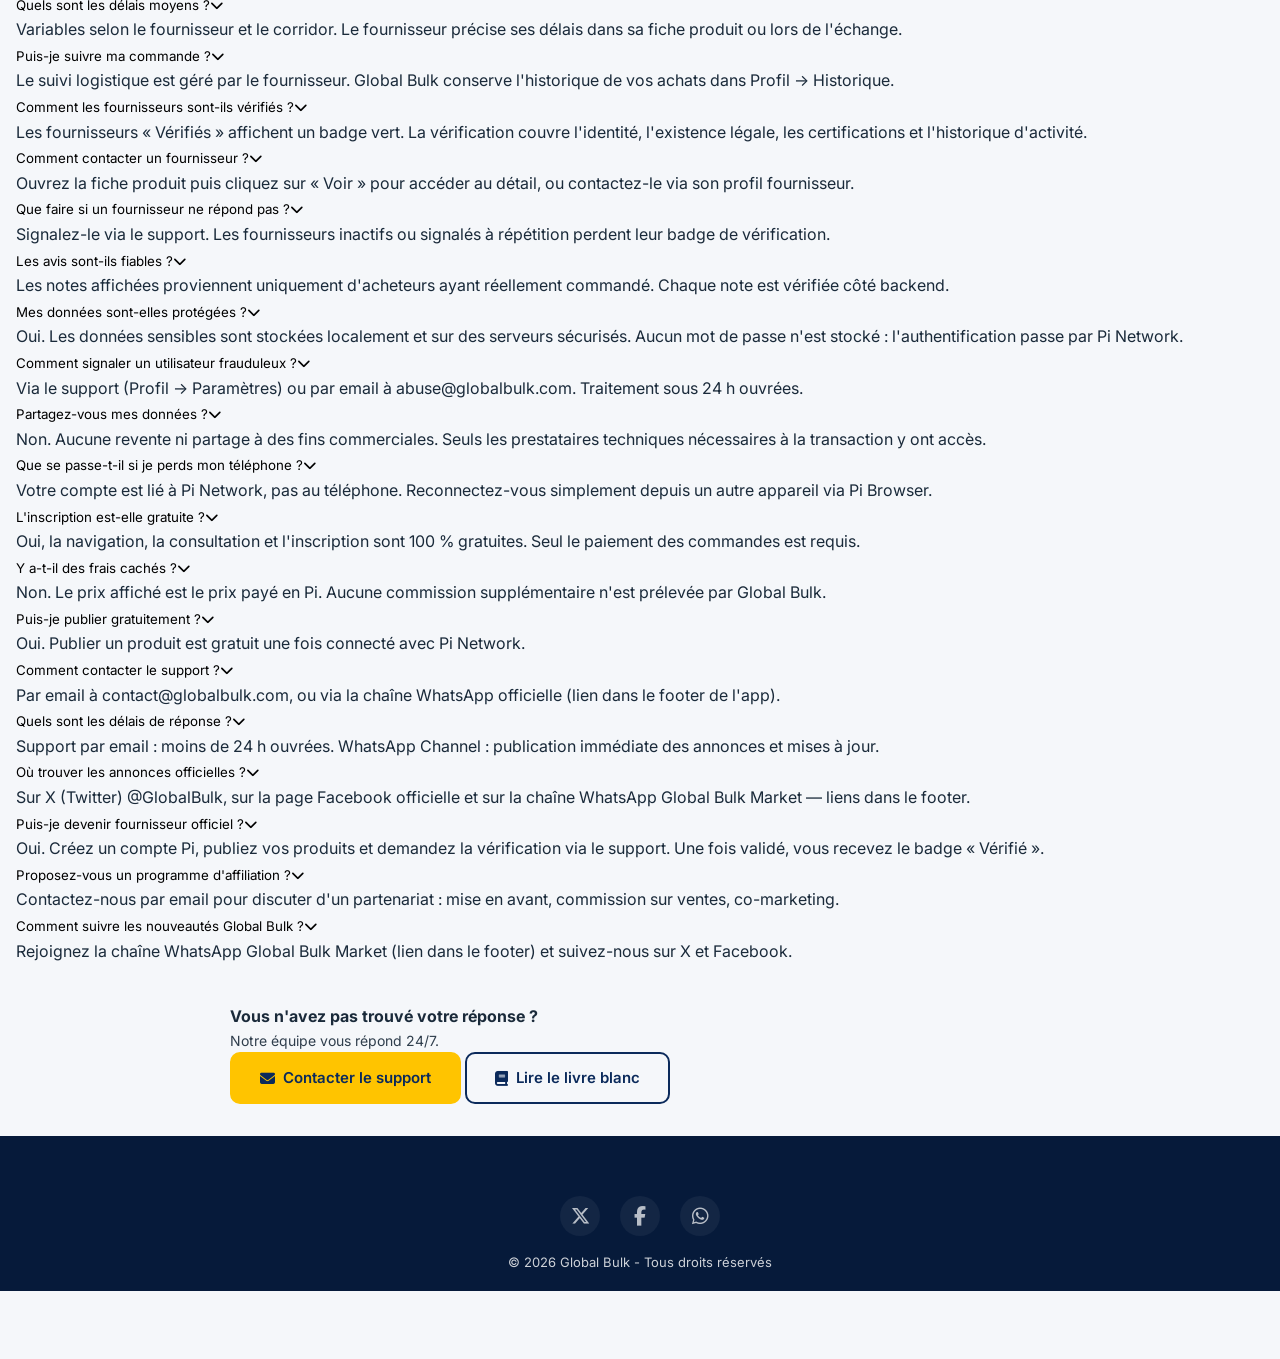
==== commit f8d5887c: "Update faq.html" ====
--- a/faq.html
+++ b/faq.html
@@ -4,202 +4,206 @@
 <meta charset="UTF-8" />
 <meta name="viewport" content="width=device-width, initial-scale=1.0" />
 <title>FAQ — Global Bulk</title>
-<meta name="description" content="Foire aux questions Global Bulk : inscription, commandes, paiements Pi Network, sécurité, livraison, support et partenariats." />
+<meta name="description" content="Foire aux questions Global Bulk : inscription, commandes, paiements, sécurité, livraison, support et partenariats." />
 <link rel="icon" href="logoglobalbulk.png" />
 <link href="https://fonts.googleapis.com/css2?family=Inter:wght@300;400;500;600;700;800;900&display=swap" rel="stylesheet" />
 <link rel="stylesheet" href="https://cdnjs.cloudflare.com/ajax/libs/font-awesome/6.5.0/css/all.min.css" />
 <link rel="stylesheet" href="style.css" />
 </head>
-<body>
+<body class="standalone-page">
+
 <header class="header">
-    <div class="header-inner container">
-        <a href="index.html" class="logo">
-            <img src="logoglobalbulk.png" alt="Global Bulk" class="logo-img" />
-            <span class="logo-text">GLOBAL<span>BULK</span></span>
-        </a>
-        <div class="header-actions">
-            <a href="whitepaper.html" class="icon-btn" title="Livre blanc"><i class="fas fa-book"></i></a>
-            <a href="index.html" class="icon-btn" title="Accueil"><i class="fas fa-home"></i></a>
-        </div>
-    </div>
+  <div class="header-inner container">
+    <a href="index.html" class="logo">
+      <img src="logoglobalbulk.png" alt="Global Bulk" class="logo-img" />
+      <span class="logo-text">GLOBAL<span>BULK</span></span>
+    </a>
+    <div class="header-actions">
+      <a href="index.html" class="icon-btn" title="Accueil"><i class="fas fa-home"></i></a>
+    </div>
+  </div>
 </header>
 
 <main class="container doc-main">
-    <div class="faq-header">
-        <span class="doc-badge">Foire aux questions</span>
-        <h1>Comment pouvons-nous vous aider ?</h1>
-        <p class="doc-subtitle">Toutes les réponses sur la plateforme, les commandes, la sécurité et les partenariats.</p>
-
-        <div class="faq-toolbar">
-            <div class="search-box">
-                <i class="fas fa-magnifying-glass"></i>
-                <input type="search" id="faqSearch" placeholder="Rechercher une question..." />
-            </div>
-        </div>
-        <div class="faq-filters" id="faqFilters"></div>
-    </div>
-
-    <div class="faq-list" id="faqList"></div>
-
-    <div class="faq-empty" id="faqEmpty" hidden style="text-align:center;padding:60px 20px;color:var(--text-muted);">
-        <i class="fas fa-circle-question" style="font-size:48px;opacity:0.3;display:block;margin-bottom:12px;"></i>
-        <p>Aucune question ne correspond à votre recherche.</p>
-    </div>
-
-    <section style="max-width:820px;margin:48px auto 0;text-align:center;background:#fff;border-radius:var(--radius);padding:36px 24px;box-shadow:var(--shadow-lg);">
-        <h2 style="color:var(--primary);font-size:22px;margin-bottom:8px;">Vous n'avez pas trouvé votre réponse ?</h2>
-        <p style="color:var(--text-muted);margin-bottom:20px;">Notre équipe vous répond 24/7.</p>
-        <div class="cta-actions">
-            <a href="mailto:contact@globalbulk.com" class="btn btn-primary"><i class="fas fa-envelope"></i> Contacter le support</a>
-            <a href="whitepaper.html" class="btn btn-outline"><i class="fas fa-book"></i> Lire le livre blanc</a>
-        </div>
-    </section>
+
+  <header class="faq-header">
+    <span class="doc-badge">Foire aux questions</span>
+    <h1>Comment pouvons-nous vous aider ?</h1>
+    <p class="doc-subtitle">Toutes les réponses sur la plateforme, les commandes, la sécurité et les partenariats.</p>
+  </header>
+
+  <div class="faq-toolbar">
+    <div class="search-box">
+      <i class="fas fa-search"></i>
+      <input type="search" id="faqSearch" placeholder="Rechercher une question..." />
+    </div>
+    <div class="faq-filters" id="faqFilters"></div>
+  </div>
+
+  <div class="faq-drawer-count" id="faqCount" style="text-align:center;margin-bottom:16px;">40 questions</div>
+
+  <div class="faq-list" id="faqList"></div>
+
+  <div class="faq-drawer-empty" id="faqEmpty" style="display:none;">
+    <i class="fas fa-circle-question"></i>
+    <p>Aucune question ne correspond à votre recherche.</p>
+  </div>
+
+  <section class="cta-box" style="margin-top:40px;max-width:820px;margin-left:auto;margin-right:auto;">
+    <p><strong>Vous n'avez pas trouvé votre réponse ?</strong></p>
+    <p style="font-size:14px;opacity:.9;">Notre équipe vous répond 24/7.</p>
+    <div class="cta-actions">
+      <a href="mailto:contact@globalbulk.com" class="btn btn-primary"><i class="fas fa-envelope"></i> Contacter le support</a>
+      <a href="whitepaper.html" class="btn btn-outline"><i class="fas fa-book"></i> Lire le livre blanc</a>
+    </div>
+  </section>
 </main>
 
 <footer class="footer">
-    <div class="container">
-        <div class="footer-bottom">
-            <div class="social-links-footer">
-                <a href="https://x.com/GlobalBulk" target="_blank" rel="noopener noreferrer" aria-label="X (Twitter)" class="social-x"><i class="fab fa-x-twitter"></i></a>
-                <a href="https://www.facebook.com/share/19GwWG3QJi/" target="_blank" rel="noopener noreferrer" aria-label="Facebook" class="social-fb"><i class="fab fa-facebook-f"></i></a>
-                <a href="https://whatsapp.com/channel/0029VbDvvwi9mrGWHAbw7x0x" target="_blank" rel="noopener noreferrer" aria-label="WhatsApp Channel" class="social-wa"><i class="fab fa-whatsapp"></i></a>
-            </div>
-            <span>&copy; 2026 Global Bulk — Tous droits réservés</span>
-        </div>
-    </div>
+  <div class="container">
+    <div class="footer-bottom" style="border-top:none;">
+      <div class="social-links-footer">
+        <a href="https://x.com/GlobalBulk" target="_blank" rel="noopener noreferrer" aria-label="X (Twitter)" class="social-x"><i class="fab fa-x-twitter"></i></a>
+        <a href="https://www.facebook.com/share/19GwWG3QJi/" target="_blank" rel="noopener noreferrer" aria-label="Facebook" class="social-fb"><i class="fab fa-facebook-f"></i></a>
+        <a href="https://whatsapp.com/channel/0029VbDvvwi9mrGWHAbw7x0x" target="_blank" rel="noopener noreferrer" aria-label="WhatsApp Channel" class="social-wa"><i class="fab fa-whatsapp"></i></a>
+      </div>
+      <span>&copy; 2026 Global Bulk - Tous droits réservés</span>
+    </div>
+  </div>
 </footer>
 
 <script>
-(function() {
-    'use strict';
-
-    var FAQ_CATEGORIES = [
-        { key: 'all',          label: 'Toutes' },
-        { key: 'general',      label: 'Général' },
-        { key: 'compte',       label: 'Compte' },
-        { key: 'produits',     label: 'Produits' },
-        { key: 'paiement',     label: 'Paiement' },
-        { key: 'livraison',    label: 'Livraison' },
-        { key: 'fournisseurs', label: 'Fournisseurs' },
-        { key: 'securite',     label: 'Sécurité' },
-        { key: 'tarifs',       label: 'Tarifs' },
-        { key: 'support',      label: 'Support' },
-        { key: 'partenaires',  label: 'Partenaires' }
-    ];
-
-    var FAQ_DATA = [
-        { cat:'general', q:"Qu'est-ce que Global Bulk ?", a:"Global Bulk est une place de marché B2B internationale qui met en relation acheteurs professionnels et fournisseurs vérifiés dans plus de 89 pays. Elle centralise la recherche, la mise en concurrence, la négociation et le paiement sécurisé via Pi Network." },
-        { cat:'general', q:"À qui s'adresse la plateforme ?", a:"Aux PME, ETI, grandes entreprises, importateurs, distributeurs et revendeurs souhaitant s'approvisionner en gros à l'international. Les fournisseurs (usines, fabricants, grossistes) peuvent aussi référencer leurs produits." },
-        { cat:'general', q:"Dans quels pays opérez-vous ?", a:"Plus de 89 pays répartis sur l'Afrique, l'Amérique du Nord et du Sud, l'Asie, l'Europe, le Moyen-Orient et l'Océanie. Principaux corridors : Europe ↔ Asie, Europe ↔ Afrique, Amérique ↔ Asie." },
-        { cat:'general', q:"Quels secteurs sont couverts ?", a:"20 catégories : électronique, mode, chaussures, beauté, maison, construction, agriculture, alimentation, automobile, équipements, énergie, fournitures, bijoux, jouets, librairie, sport, instruments, photo, outillage et animalerie." },
-        { cat:'general', q:"Quelle est la différence avec les marketplaces classiques ?", a:"Global Bulk se concentre exclusivement sur le B2B de gros : fournisseurs vérifiés, mise en concurrence directe, paiement Pi Network sécurisé, filtres avancés et support multilingue." },
-
-        { cat:'compte', q:"Comment créer un compte ?", a:"Ouvrez l'application dans Pi Browser puis rendez-vous dans Profil → « Connecter avec Pi Network ». Votre compte est directement lié à votre identité Pi (username + UID)." },
-        { cat:'compte', q:"Pourquoi se connecter avec Pi Network ?", a:"La connexion Pi est obligatoire pour toutes les opérations : ajouter au panier, payer, publier un produit, contacter un fournisseur. Elle garantit l'authenticité des utilisateurs et sécurise les transactions." },
-        { cat:'compte', q:"Puis-je utiliser l'app sans Pi Network ?", a:"Vous pouvez naviguer (accueil, marché, fournisseurs, FAQ, livre blanc) sans connexion. Mais toute action nécessite une authentification Pi." },
-        { cat:'compte', q:"Que se passe-t-il si je me déconnecte ?", a:"Votre session locale est effacée. Vous restez inscrit côté réseau Pi : il suffit de cliquer à nouveau sur « Connecter avec Pi Network »." },
-        { cat:'compte', q:"Puis-je supprimer mon compte ?", a:"Oui, à tout moment depuis Profil → Paramètres. Les données associées sont supprimées sous 30 jours, sauf obligations légales de conservation." },
-
-        { cat:'produits', q:"Comment rechercher un produit ?", a:"Utilisez l'icône loupe dans le header, ou naviguez par catégorie via les filtres. Vous pouvez combiner filtres pays et catégorie simultanément." },
-        { cat:'produits', q:"Qu'est-ce que le MOQ ?", a:"Le Minimum Order Quantity (quantité minimum de commande) est le seuil fixé par le fournisseur pour accepter une commande. Il s'ajoute automatiquement au panier." },
-        { cat:'produits', q:"Les prix affichés sont-ils négociables ?", a:"Les prix catalogue sont indicatifs. Les remises de volume sont fréquentes : le détail produit affiche 3 paliers (1×, 5× et 10× le MOQ)." },
-        { cat:'produits', q:"Comment publier un produit ?", a:"Profil → Publier. Remplissez nom, description, photos (max 6), catégorie, pays, prix, unité, MOQ, stock et nom du fournisseur." },
-        { cat:'produits', q:"Puis-je ajouter des photos à un produit ?", a:"Oui, jusqu'à 6 photos par produit. Elles s'affichent dans la fiche produit et dans les résultats de recherche." },
-
-        { cat:'paiement', q:"Quel moyen de paiement acceptez-vous ?", a:"Le paiement s'effectue exclusivement en Pi Network (π) via le SDK officiel Pi. Aucune carte bancaire ni cryptomonnaie externe n'est acceptée." },
-        { cat:'paiement', q:"Le paiement est-il sécurisé ?", a:"Oui. Chaque paiement passe par le SDK Pi Network officiel : approbation serveur (approve) puis finalisation (complete) via notre backend sécurisé." },
-        { cat:'paiement', q:"Comment fonctionne le panier ?", a:"Ajoutez des produits : la quantité MOQ est appliquée automatiquement. Ajustez les quantités avec +/-, retirez des lignes." },
-        { cat:'paiement', q:"Que se passe-t-il après le paiement ?", a:"Une confirmation s'affiche, le panier se vide et vous recevez une notification. Le détail est consultable dans Profil → Historique." },
-        { cat:'paiement', q:"Puis-je annuler un paiement ?", a:"Tant que la fenêtre Pi Network est ouverte, vous pouvez annuler. Une fois validé on-chain, le paiement est définitif." },
-
-        { cat:'livraison', q:"Qui gère la livraison ?", a:"La logistique est organisée directement entre l'acheteur et le fournisseur, hors plateforme. Global Bulk fournit les coordonnées et le contexte de la commande." },
-        { cat:'livraison', q:"Quels sont les délais moyens ?", a:"Variables selon le fournisseur et le corridor. Le fournisseur précise ses délais dans sa fiche produit ou lors de l'échange." },
-        { cat:'livraison', q:"Puis-je suivre ma commande ?", a:"Le suivi logistique est géré par le fournisseur. Global Bulk conserve l'historique de vos achats dans Profil → Historique." },
-
-        { cat:'fournisseurs', q:"Comment les fournisseurs sont-ils vérifiés ?", a:"Les fournisseurs « Vérifiés » affichent un badge vert. La vérification couvre l'identité, l'existence légale, les certifications et l'historique d'activité." },
-        { cat:'fournisseurs', q:"Comment contacter un fournisseur ?", a:"Ouvrez la fiche produit puis cliquez sur « Voir » pour accéder au détail, ou contactez-le via son profil fournisseur." },
-        { cat:'fournisseurs', q:"Que faire si un fournisseur ne répond pas ?", a:"Signalez-le via le support. Les fournisseurs inactifs ou signalés à répétition perdent leur badge de vérification." },
-        { cat:'fournisseurs', q:"Les avis sont-ils fiables ?", a:"Les notes affichées proviennent uniquement d'acheteurs ayant réellement commandé. Chaque note est vérifiée côté backend." },
-
-        { cat:'securite', q:"Mes données sont-elles protégées ?", a:"Oui. Les données sensibles sont stockées localement et sur des serveurs sécurisés. Aucun mot de passe n'est stocké : l'authentification passe par Pi Network." },
-        { cat:'securite', q:"Comment signaler un utilisateur frauduleux ?", a:"Via le support (Profil → Paramètres) ou par email à abuse@globalbulk.com. Traitement sous 24 h ouvrées." },
-        { cat:'securite', q:"Partagez-vous mes données ?", a:"Non. Aucune revente ni partage à des fins commerciales. Seuls les prestataires techniques nécessaires à la transaction y ont accès." },
-        { cat:'securite', q:"Que se passe-t-il si je perds mon téléphone ?", a:"Votre compte est lié à Pi Network, pas au téléphone. Reconnectez-vous simplement depuis un autre appareil via Pi Browser." },
-
-        { cat:'tarifs', q:"L'inscription est-elle gratuite ?", a:"Oui, la navigation, la consultation et l'inscription sont 100 % gratuites. Seul le paiement des commandes est requis." },
-        { cat:'tarifs', q:"Y a-t-il des frais cachés ?", a:"Non. Le prix affiché est le prix payé en Pi. Aucune commission supplémentaire n'est prélevée par Global Bulk." },
-        { cat:'tarifs', q:"Puis-je publier gratuitement ?", a:"Oui. Publier un produit est gratuit une fois connecté avec Pi Network." },
-
-        { cat:'support', q:"Comment contacter le support ?", a:"Par email à contact@globalbulk.com, ou via la chaîne WhatsApp officielle (lien dans le footer)." },
-        { cat:'support', q:"Quels sont les délais de réponse ?", a:"Support par email : moins de 24 h ouvrées. WhatsApp Channel : publication immédiate des annonces." },
-        { cat:'support', q:"Où trouver les annonces officielles ?", a:"Sur X (Twitter) @GlobalBulk, sur la page Facebook officielle et sur la chaîne WhatsApp Global Bulk Market — liens dans le footer." },
-
-        { cat:'partenaires', q:"Puis-je devenir fournisseur officiel ?", a:"Oui. Créez un compte Pi, publiez vos produits et demandez la vérification via le support. Une fois validé, vous recevez le badge « Vérifié »." },
-        { cat:'partenaires', q:"Proposez-vous un programme d'affiliation ?", a:"Contactez-nous par email pour discuter d'un partenariat : mise en avant, commission sur ventes, co-marketing." },
-        { cat:'partenaires', q:"Comment suivre les nouveautés Global Bulk ?", a:"Rejoignez la chaîne WhatsApp Global Bulk Market (lien dans le footer) et suivez-nous sur X et Facebook." }
-    ];
-
-    var currentCat = 'all';
-    var currentQuery = '';
-
-    function renderFilters() {
-        var wrap = document.getElementById('faqFilters');
-        if (!wrap) return;
-        wrap.innerHTML = FAQ_CATEGORIES.map(function(c) {
-            return '<button data-cat="' + c.key + '"' + (c.key === currentCat ? ' class="active"' : '') + '>' + c.label + '</button>';
-        }).join('');
-        wrap.querySelectorAll('button').forEach(function(b) {
-            b.addEventListener('click', function() {
-                currentCat = b.getAttribute('data-cat');
-                renderFilters();
-                filterFaq();
-            });
-        });
+(function () {
+  'use strict';
+
+  var FAQ_CATEGORIES = [
+    { key: 'general',      label: 'Général' },
+    { key: 'compte',       label: 'Compte' },
+    { key: 'produits',     label: 'Produits' },
+    { key: 'paiement',     label: 'Paiement' },
+    { key: 'livraison',    label: 'Livraison' },
+    { key: 'fournisseurs', label: 'Fournisseurs' },
+    { key: 'securite',     label: 'Sécurité' },
+    { key: 'tarifs',       label: 'Tarifs' },
+    { key: 'support',      label: 'Support' },
+    { key: 'partenaires',  label: 'Partenaires' }
+  ];
+
+  var FAQ_DATA = [
+    { cat:'general', q:"Qu'est-ce que Global Bulk ?", a:"Global Bulk est une place de marché B2B internationale qui met en relation acheteurs professionnels et fournisseurs vérifiés dans plus de 89 pays. Elle centralise la recherche, la mise en concurrence, la négociation et le paiement sécurisé via Pi Network." },
+    { cat:'general', q:"À qui s'adresse la plateforme ?", a:"Aux PME, ETI, grandes entreprises, importateurs, distributeurs et revendeurs souhaitant s'approvisionner en gros à l'international. Les fournisseurs (usines, fabricants, grossistes) peuvent aussi référencer leurs produits." },
+    { cat:'general', q:"Dans quels pays opérez-vous ?", a:"Plus de 89 pays répartis sur l'Afrique, l'Amérique du Nord et du Sud, l'Asie, l'Europe, le Moyen-Orient et l'Océanie. Principaux corridors : Europe ↔ Asie, Europe ↔ Afrique, Amérique ↔ Asie." },
+    { cat:'general', q:"Quels secteurs sont couverts ?", a:"20 catégories : électronique, mode, chaussures, beauté, maison, construction, agriculture, alimentation, automobile, équipements, énergie, fournitures, bijoux, jouets, librairie, sport, instruments, photo, outillage et animalerie." },
+    { cat:'general', q:"Quelle est la différence avec les marketplaces classiques ?", a:"Global Bulk se concentre exclusivement sur le B2B de gros : fournisseurs vérifiés, mise en concurrence directe, paiement Pi Network sécurisé, filtres avancés (MOQ, pays, catégorie) et support multilingue." },
+
+    { cat:'compte', q:"Comment créer un compte ?", a:"Ouvrez l'application dans Pi Browser puis rendez-vous dans Profil → « Connecter avec Pi Network ». Votre compte est directement lié à votre identité Pi (username + UID), sans mot de passe à mémoriser." },
+    { cat:'compte', q:"Pourquoi se connecter avec Pi Network ?", a:"La connexion Pi est obligatoire pour toutes les opérations : ajouter au panier, payer, publier un produit, contacter un fournisseur. Elle garantit l'authenticité des utilisateurs et sécurise les transactions." },
+    { cat:'compte', q:"Puis-je utiliser l'app sans Pi Network ?", a:"Vous pouvez naviguer (accueil, marché, fournisseurs, FAQ, livre blanc) sans connexion. Mais toute action (panier, achat, publication) nécessite une authentification Pi." },
+    { cat:'compte', q:"Que se passe-t-il si je me déconnecte ?", a:"Votre session locale est effacée. Vous restez inscrit côté réseau Pi : il suffit de cliquer à nouveau sur « Connecter avec Pi Network » pour retrouver votre compte et vos données." },
+    { cat:'compte', q:"Puis-je supprimer mon compte ?", a:"Oui, à tout moment depuis Profil → Paramètres. Les données associées sont supprimées sous 30 jours, sauf obligations légales de conservation." },
+
+    { cat:'produits', q:"Comment rechercher un produit ?", a:"Utilisez l'icône loupe dans le header, ou naviguez par catégorie via les filtres. Vous pouvez combiner filtres pays et catégorie simultanément." },
+    { cat:'produits', q:"Qu'est-ce que le MOQ ?", a:"Le Minimum Order Quantity (quantité minimum de commande) est le seuil fixé par le fournisseur pour accepter une commande. Il s'ajoute automatiquement au panier." },
+    { cat:'produits', q:"Les prix affichés sont-ils négociables ?", a:"Les prix catalogue sont indicatifs. Les remises de volume sont fréquentes : le détail produit affiche d'ailleurs 3 paliers (1×, 5× et 10× le MOQ)." },
+    { cat:'produits', q:"Comment publier un produit ?", a:"Profil → Publier (ou bouton central de la nav). Remplissez nom, description, photos (max 6), catégorie, pays, prix, unité, MOQ, stock et nom du fournisseur." },
+    { cat:'produits', q:"Puis-je ajouter des photos à un produit ?", a:"Oui, jusqu'à 6 photos par produit. Elles s'affichent dans la fiche produit et dans les résultats de recherche." },
+
+    { cat:'paiement', q:"Quel moyen de paiement acceptez-vous ?", a:"Le paiement s'effectue exclusivement en Pi Network (π) via le SDK officiel Pi. Aucune carte bancaire ni cryptomonnaie externe n'est acceptée." },
+    { cat:'paiement', q:"Le paiement est-il sécurisé ?", a:"Oui. Chaque paiement passe par le SDK Pi Network officiel : approbation serveur (approve) puis finalisation (complete) via notre backend sécurisé. Les fonds sont tracés on-chain." },
+    { cat:'paiement', q:"Comment fonctionne le panier ?", a:"Ajoutez des produits : la quantité MOQ est appliquée automatiquement. Ajustez les quantités avec +/-, retirez des lignes. Le badge du header indique le nombre total d'articles." },
+    { cat:'paiement', q:"Que se passe-t-il après le paiement ?", a:"Une confirmation s'affiche, le panier se vide et vous recevez une notification toast. Le détail est consultable dans Profil → Historique." },
+    { cat:'paiement', q:"Puis-je annuler un paiement ?", a:"Tant que la fenêtre Pi Network est ouverte, vous pouvez annuler. Une fois validé on-chain, le paiement est définitif." },
+
+    { cat:'livraison', q:"Qui gère la livraison ?", a:"La logistique est organisée directement entre l'acheteur et le fournisseur, hors plateforme. Global Bulk fournit les coordonnées et le contexte de la commande." },
+    { cat:'livraison', q:"Quels sont les délais moyens ?", a:"Variables selon le fournisseur et le corridor. Le fournisseur précise ses délais dans sa fiche produit ou lors de l'échange." },
+    { cat:'livraison', q:"Puis-je suivre ma commande ?", a:"Le suivi logistique est géré par le fournisseur. Global Bulk conserve l'historique de vos achats dans Profil → Historique." },
+
+    { cat:'fournisseurs', q:"Comment les fournisseurs sont-ils vérifiés ?", a:"Les fournisseurs « Vérifiés » affichent un badge vert. La vérification couvre l'identité, l'existence légale, les certifications et l'historique d'activité." },
+    { cat:'fournisseurs', q:"Comment contacter un fournisseur ?", a:"Ouvrez la fiche produit puis cliquez sur « Voir » pour accéder au détail, ou contactez-le via son profil fournisseur." },
+    { cat:'fournisseurs', q:"Que faire si un fournisseur ne répond pas ?", a:"Signalez-le via le support. Les fournisseurs inactifs ou signalés à répétition perdent leur badge de vérification." },
+    { cat:'fournisseurs', q:"Les avis sont-ils fiables ?", a:"Les notes affichées proviennent uniquement d'acheteurs ayant réellement commandé. Chaque note est vérifiée côté backend." },
+
+    { cat:'securite', q:"Mes données sont-elles protégées ?", a:"Oui. Les données sensibles sont stockées localement et sur des serveurs sécurisés. Aucun mot de passe n'est stocké : l'authentification passe par Pi Network." },
+    { cat:'securite', q:"Comment signaler un utilisateur frauduleux ?", a:"Via le support (Profil → Paramètres) ou par email à abuse@globalbulk.com. Traitement sous 24 h ouvrées." },
+    { cat:'securite', q:"Partagez-vous mes données ?", a:"Non. Aucune revente ni partage à des fins commerciales. Seuls les prestataires techniques nécessaires à la transaction y ont accès." },
+    { cat:'securite', q:"Que se passe-t-il si je perds mon téléphone ?", a:"Votre compte est lié à Pi Network, pas au téléphone. Reconnectez-vous simplement depuis un autre appareil via Pi Browser." },
+
+    { cat:'tarifs', q:"L'inscription est-elle gratuite ?", a:"Oui, la navigation, la consultation et l'inscription sont 100 % gratuites. Seul le paiement des commandes est requis." },
+    { cat:'tarifs', q:"Y a-t-il des frais cachés ?", a:"Non. Le prix affiché est le prix payé en Pi. Aucune commission supplémentaire n'est prélevée par Global Bulk." },
+    { cat:'tarifs', q:"Puis-je publier gratuitement ?", a:"Oui. Publier un produit est gratuit une fois connecté avec Pi Network." },
+
+    { cat:'support', q:"Comment contacter le support ?", a:"Par email à contact@globalbulk.com, ou via la chaîne WhatsApp officielle (lien dans le footer de l'app)." },
+    { cat:'support', q:"Quels sont les délais de réponse ?", a:"Support par email : moins de 24 h ouvrées. WhatsApp Channel : publication immédiate des annonces et mises à jour." },
+    { cat:'support', q:"Où trouver les annonces officielles ?", a:"Sur X (Twitter) @GlobalBulk, sur la page Facebook officielle et sur la chaîne WhatsApp Global Bulk Market — liens dans le footer." },
+
+    { cat:'partenaires', q:"Puis-je devenir fournisseur officiel ?", a:"Oui. Créez un compte Pi, publiez vos produits et demandez la vérification via le support. Une fois validé, vous recevez le badge « Vérifié »." },
+    { cat:'partenaires', q:"Proposez-vous un programme d'affiliation ?", a:"Contactez-nous par email pour discuter d'un partenariat : mise en avant, commission sur ventes, co-marketing." },
+    { cat:'partenaires', q:"Comment suivre les nouveautés Global Bulk ?", a:"Rejoignez la chaîne WhatsApp Global Bulk Market (lien dans le footer) et suivez-nous sur X et Facebook." }
+  ];
+
+  var faqCat = 'all';
+  var faqQuery = '';
+
+  function renderChips() {
+    var wrap = document.getElementById('faqFilters');
+    if (!wrap) return;
+    var cats = [{ key: 'all', label: 'Toutes' }].concat(FAQ_CATEGORIES);
+    wrap.innerHTML = cats.map(function (c) {
+      return '<button data-cat="' + c.key + '"' + (c.key === faqCat ? ' class="active"' : '') + '>' + c.label + '</button>';
+    }).join('');
+    wrap.querySelectorAll('button').forEach(function (b) {
+      b.addEventListener('click', function () {
+        faqCat = b.getAttribute('data-cat');
+        renderChips();
+        renderList();
+      });
+    });
+  }
+
+  function renderList() {
+    var list = document.getElementById('faqList');
+    var empty = document.getElementById('faqEmpty');
+    var count = document.getElementById('faqCount');
+    if (!list) return;
+
+    var filtered = FAQ_DATA.filter(function (item) {
+      var catOk = (faqCat === 'all' || item.cat === faqCat);
+      var queryOk = !faqQuery ||
+        item.q.toLowerCase().indexOf(faqQuery) !== -1 ||
+        item.a.toLowerCase().indexOf(faqQuery) !== -1;
+      return catOk && queryOk;
+    });
+
+    if (filtered.length === 0) {
+      list.innerHTML = '';
+      if (empty) empty.style.display = 'block';
+    } else {
+      if (empty) empty.style.display = 'none';
+      list.innerHTML = filtered.map(function (item) {
+        return '<div class="faq-item">' +
+          '<button class="faq-q"><span>' + item.q + '</span><i class="fas fa-chevron-down"></i></button>' +
+          '<div class="faq-a"><p>' + item.a + '</p></div>' +
+        '</div>';
+      }).join('');
     }
-
-    function renderFaq() {
-        var list = document.getElementById('faqList');
-        if (!list) return;
-
-        var filtered = FAQ_DATA.filter(function(item) {
-            var catOk = (currentCat === 'all' || item.cat === currentCat);
-            var q = currentQuery;
-            var queryOk = !q || item.q.toLowerCase().indexOf(q) !== -1 || item.a.toLowerCase().indexOf(q) !== -1;
-            return catOk && queryOk;
-        });
-
-        list.innerHTML = filtered.map(function(item) {
-            return '<div class="faq-item" data-cat="' + item.cat + '">' +
-                '<button class="faq-q" type="button"><span>' + item.q + '</span><i class="fas fa-chevron-down"></i></button>' +
-                '<div class="faq-a"><p>' + item.a + '</p></div>' +
-                '</div>';
-        }).join('');
-
-        var empty = document.getElementById('faqEmpty');
-        if (empty) empty.hidden = filtered.length > 0;
-
-        list.querySelectorAll('.faq-q').forEach(function(btn) {
-            btn.addEventListener('click', function() {
-                btn.parentElement.classList.toggle('open');
-            });
-        });
-    }
-
-    function filterFaq() {
-        renderFaq();
-    }
-
-    document.addEventListener('DOMContentLoaded', function() {
-        renderFilters();
-        renderFaq();
-        var search = document.getElementById('faqSearch');
-        if (search) {
-            search.addEventListener('input', function(e) {
-                currentQuery = e.target.value.trim().toLowerCase();
-                filterFaq();
-            });
-        }
-    });
+    if (count) count.textContent = filtered.length + ' question' + (filtered.length > 1 ? 's' : '');
+
+    list.querySelectorAll('.faq-q').forEach(function (btn) {
+      btn.addEventListener('click', function () {
+        btn.parentElement.classList.toggle('open');
+      });
+    });
+  }
+
+  var search = document.getElementById('faqSearch');
+  if (search) {
+    search.addEventListener('input', function (e) {
+      faqQuery = e.target.value.trim().toLowerCase();
+      renderList();
+    });
+  }
+  renderChips();
+  renderList();
 })();
 </script>
 </body>
--- a/style.css
+++ b/style.css
@@ -93,7 +93,6 @@
 .logo .logo-text span { color:var(--secondary); }
 .logo .logo-text { display:flex; line-height:1.1; }
 
-/* ✅ LOGO AGRANDI */
 .logo-img {
     width: 52px;
     height: 52px;
@@ -212,53 +211,15 @@
 .publish-handle { font-size: 13px; color: var(--text-muted); }
 .publish-form-social { display: flex; flex-direction: column; gap: 0; }
 
-.form-section {
-    background: #FAFBFC;
-    border: 1px solid #e9ecf0;
-    border-radius: 12px;
-    padding: 16px;
-    margin-bottom: 14px;
-}
-.form-section-title {
-    font-size: 14px;
-    font-weight: 700;
-    color: var(--primary);
-    margin-bottom: 14px;
-    padding-bottom: 10px;
-    border-bottom: 1px solid #e9ecf0;
-    display: flex;
-    align-items: center;
-    gap: 8px;
-}
+.form-section { background: #FAFBFC; border: 1px solid #e9ecf0; border-radius: 12px; padding: 16px; margin-bottom: 14px; }
+.form-section-title { font-size: 14px; font-weight: 700; color: var(--primary); margin-bottom: 14px; padding-bottom: 10px; border-bottom: 1px solid #e9ecf0; display: flex; align-items: center; gap: 8px; }
 .form-section-title i { color: var(--secondary); font-size: 15px; }
 .form-group { margin-bottom: 12px; }
 .form-group:last-child { margin-bottom: 0; }
-.form-group label {
-    display: block;
-    font-size: 13px;
-    font-weight: 600;
-    color: var(--text-dark);
-    margin-bottom: 6px;
-}
+.form-group label { display: block; font-size: 13px; font-weight: 600; color: var(--text-dark); margin-bottom: 6px; }
 .form-group label .req { color: #e53935; margin-left: 2px; }
-.form-group input,
-.form-group select,
-.form-group textarea {
-    width: 100%;
-    padding: 12px 14px;
-    border: 1.5px solid #dce0e6;
-    border-radius: 10px;
-    font-size: 14px;
-    background: #fff;
-    transition: var(--transition);
-    font-family: inherit;
-}
-.form-group input:focus,
-.form-group select:focus,
-.form-group textarea:focus {
-    border-color: var(--primary);
-    box-shadow: 0 0 0 3px rgba(11,42,91,0.08);
-}
+.form-group input, .form-group select, .form-group textarea { width: 100%; padding: 12px 14px; border: 1.5px solid #dce0e6; border-radius: 10px; font-size: 14px; background: #fff; transition: var(--transition); font-family: inherit; }
+.form-group input:focus, .form-group select:focus, .form-group textarea:focus { border-color: var(--primary); box-shadow: 0 0 0 3px rgba(11,42,91,0.08); }
 .form-group textarea { resize: vertical; min-height: 90px; line-height: 1.5; }
 .form-row-2 { display: grid; grid-template-columns: 1fr 1fr; gap: 10px; }
 
@@ -273,8 +234,7 @@
 
 .publish-submit { padding: 16px; font-size: 16px; margin-top: 8px; border-radius: 12px; }
 
-#pCountry option,
-#filterCountry option { padding: 8px; font-size: 15px; }
+#pCountry option, #filterCountry option { padding: 8px; font-size: 15px; }
 
 /* ===== PANIER ===== */
 .cart-overlay { position:fixed; inset:0; background:rgba(0,0,0,0.4); z-index:2000; opacity:0; pointer-events:none; transition:var(--transition); }
@@ -304,76 +264,18 @@
 /* ===== PROFIL ===== */
 .profile-wrapper { padding: 16px; max-width: 640px; margin: 0 auto; }
 
-/* ✅ CARTE PI COMPACTE */
-.pi-account-card {
-    background: var(--white);
-    border-radius: var(--radius);
-    box-shadow: var(--shadow);
-    padding: 16px 18px;
-    text-align: center;
-    margin-bottom: 14px;
-}
-.pi-avatar {
-    width: 60px;
-    height: 60px;
-    border-radius: 50%;
-    background: linear-gradient(135deg, var(--pi-purple), var(--pi-purple-dark));
-    color: white;
-    display: flex;
-    align-items: center;
-    justify-content: center;
-    margin: 0 auto 10px;
-    font-size: 28px;
-    box-shadow: 0 6px 18px rgba(123,63,228,0.25);
-    transition: var(--transition);
-}
-.pi-account-card.connected .pi-avatar {
-    background: var(--primary);
-    border: 2.5px solid var(--secondary);
-    color: var(--secondary);
-    font-size: 20px;
-    font-weight: 800;
-}
-.pi-account-username {
-    font-size: 17px;
-    font-weight: 800;
-    color: var(--text-dark);
-    margin-bottom: 2px;
-    line-height: 1.2;
-}
-.pi-account-subtitle {
-    font-size: 12.5px;
-    color: var(--text-muted);
-    margin-bottom: 12px;
-    line-height: 1.3;
-}
-.pi-action-btn {
-    width: 100%;
-    padding: 10px 18px;
-    background: var(--pi-purple);
-    color: white;
-    border-radius: var(--radius-sm);
-    border: none;
-    font-weight: 700;
-    font-size: 14px;
-    display: flex;
-    align-items: center;
-    justify-content: center;
-    gap: 8px;
-    transition: var(--transition);
-    min-height: 42px;
-}
+.pi-account-card { background: var(--white); border-radius: var(--radius); box-shadow: var(--shadow); padding: 16px 18px; text-align: center; margin-bottom: 14px; }
+.pi-avatar { width: 60px; height: 60px; border-radius: 50%; background: linear-gradient(135deg, var(--pi-purple), var(--pi-purple-dark)); color: white; display: flex; align-items: center; justify-content: center; margin: 0 auto 10px; font-size: 28px; box-shadow: 0 6px 18px rgba(123,63,228,0.25); transition: var(--transition); }
+.pi-account-card.connected .pi-avatar { background: var(--primary); border: 2.5px solid var(--secondary); color: var(--secondary); font-size: 20px; font-weight: 800; }
+.pi-account-username { font-size: 17px; font-weight: 800; color: var(--text-dark); margin-bottom: 2px; line-height: 1.2; }
+.pi-account-subtitle { font-size: 12.5px; color: var(--text-muted); margin-bottom: 12px; line-height: 1.3; }
+.pi-action-btn { width: 100%; padding: 10px 18px; background: var(--pi-purple); color: white; border-radius: var(--radius-sm); border: none; font-weight: 700; font-size: 14px; display: flex; align-items: center; justify-content: center; gap: 8px; transition: var(--transition); min-height: 42px; }
 .pi-action-btn:hover:not(:disabled) { background: var(--pi-purple-dark); transform: translateY(-1px); }
 .pi-action-btn i { font-size: 16px; }
 .pi-action-btn.disconnect { background: transparent; border: 2px solid var(--danger); color: var(--danger); padding: 8px 18px; }
 .pi-action-btn.disconnect:hover { background: var(--danger); color: white; }
 .pi-action-btn:disabled { background: #b0b5c0; cursor: not-allowed; }
-.pi-account-hint {
-    margin-top: 10px;
-    font-size: 12px;
-    color: var(--text-muted);
-    line-height: 1.4;
-}
+.pi-account-hint { margin-top: 10px; font-size: 12px; color: var(--text-muted); line-height: 1.4; }
 
 .profile-menu { background: var(--white); border-radius: var(--radius); box-shadow: var(--shadow); overflow: hidden; }
 .menu-item { display: flex; align-items: center; gap: 14px; padding: 16px 18px; width: 100%; background: transparent; border-bottom: 1px solid #f0f2f5; font-size: 15px; font-weight: 500; color: var(--text-dark); text-align: left; transition: var(--transition); }
@@ -455,3 +357,123 @@
     .form-row-2 { grid-template-columns: 1fr; }
     .form-section { padding: 14px; }
 }
+
+/* =====================================================================
+   ===== Réseaux sociaux footer (couleurs officielles au hover) ========
+   ===================================================================== */
+.social-links-footer a.social-x:hover  { color: #fff; background: #000; }
+.social-links-footer a.social-fb:hover { color: #fff; background: #1877F2; }
+.social-links-footer a.social-wa:hover { color: #fff; background: #25D366; }
+
+/* =====================================================================
+   ===== FAQ enrichie (dans le side drawer) ============================
+   ===================================================================== */
+.faq-drawer-search {
+    display: flex; align-items: center; gap: 10px;
+    background: var(--gray-light); border-radius: var(--radius-sm);
+    padding: 10px 14px; margin-bottom: 14px;
+}
+.faq-drawer-search i { color: var(--text-muted); font-size: 15px; }
+.faq-drawer-search input {
+    flex: 1; border: none; background: transparent; font-size: 14px;
+    color: var(--text-dark); outline: none; font-family: inherit;
+}
+
+.faq-chips {
+    display: flex; gap: 6px; overflow-x: auto;
+    padding-bottom: 8px; margin-bottom: 16px;
+    scrollbar-width: thin;
+}
+.faq-chips::-webkit-scrollbar { height: 3px; }
+.faq-chips::-webkit-scrollbar-thumb { background: var(--secondary); border-radius: 10px; }
+.faq-chip {
+    padding: 6px 14px; border-radius: 50px; font-size: 12px; font-weight: 600;
+    background: var(--gray-light); color: var(--text-muted);
+    border: 1.5px solid transparent; white-space: nowrap;
+    transition: var(--transition); cursor: pointer;
+}
+.faq-chip.active {
+    background: var(--secondary); color: var(--primary);
+    border-color: var(--secondary);
+}
+
+.faq-accordion { display: flex; flex-direction: column; gap: 8px; }
+.faq-acc-item {
+    background: #FAFBFC; border: 1px solid #e9ecf0;
+    border-radius: 10px; overflow: hidden;
+    transition: var(--transition);
+}
+.faq-acc-item.open { border-color: var(--primary); background: #fff; }
+.faq-acc-q {
+    width: 100%; display: flex; justify-content: space-between; align-items: center;
+    gap: 12px; padding: 14px 16px;
+    background: transparent; border: none; text-align: left;
+    font-size: 14px; font-weight: 600; color: var(--text-dark);
+    cursor: pointer; font-family: inherit;
+}
+.faq-acc-q i { color: var(--primary); font-size: 13px; transition: transform 0.3s; }
+.faq-acc-item.open .faq-acc-q i { transform: rotate(180deg); }
+.faq-acc-a {
+    max-height: 0; overflow: hidden;
+    transition: max-height 0.35s ease, padding 0.35s ease;
+    padding: 0 16px; font-size: 13.5px; color: var(--text-muted);
+    line-height: 1.65;
+}
+.faq-acc-item.open .faq-acc-a { max-height: 600px; padding: 0 16px 16px; }
+.faq-acc-a a { color: var(--primary); font-weight: 600; }
+
+.faq-drawer-empty {
+    text-align: center; padding: 40px 20px; color: var(--text-muted);
+}
+.faq-drawer-empty i { font-size: 42px; opacity: 0.3; display: block; margin-bottom: 12px; }
+
+.faq-drawer-count {
+    font-size: 12px; color: var(--text-muted);
+    text-align: center; margin-bottom: 12px;
+}
+
+/* =====================================================================
+   ===== NOUVEAU : Correctif Bug 2 — isolation du drawer ==============
+   Masque complètement le header et la bottom-nav quand un drawer est ouvert
+   ===================================================================== */
+body.drawer-open .header,
+body.drawer-open .bottom-nav {
+    visibility: hidden;
+}
+
+/* =====================================================================
+   ===== NOUVEAU : Items cliquables du Livre blanc (drawer) ============
+   ===================================================================== */
+.doc-item {
+    width: 100%;
+    display: flex;
+    align-items: center;
+    gap: 14px;
+    padding: 14px 4px;
+    border: none;
+    border-bottom: 1px solid #f5f7fa;
+    background: transparent;
+    font-family: inherit;
+    font-size: 15px;
+    text-align: left;
+    cursor: pointer;
+    transition: var(--transition);
+    color: var(--text-dark);
+}
+.doc-item:last-of-type { border-bottom: none; }
+.doc-item:hover { background: var(--gray-light); padding-left: 10px; padding-right: 10px; border-radius: 8px; }
+.doc-item > i:first-child {
+    width: 32px; height: 32px; border-radius: 8px;
+    background: var(--gray-light);
+    display: flex; align-items: center; justify-content: center;
+    font-size: 15px; color: var(--primary); flex-shrink: 0;
+}
+.doc-item:hover > i:first-child { background: var(--secondary); color: var(--primary); }
+.doc-item .label { color: var(--text-muted); font-weight: 500; flex: 1; }
+.doc-item .value { font-weight: 600; color: var(--text-dark); }
+.doc-item .doc-arrow { color: var(--text-muted); font-size: 12px; margin-left: 6px; flex-shrink: 0; }
+
+.doc-item-disabled { opacity: 0.55; cursor: not-allowed; }
+.doc-item-disabled:hover { background: transparent; padding-left: 4px; padding-right: 4px; }
+.doc-item-disabled .value { color: var(--text-muted); font-style: italic; }
+.doc-item-disabled .doc-arrow { display: none; }
